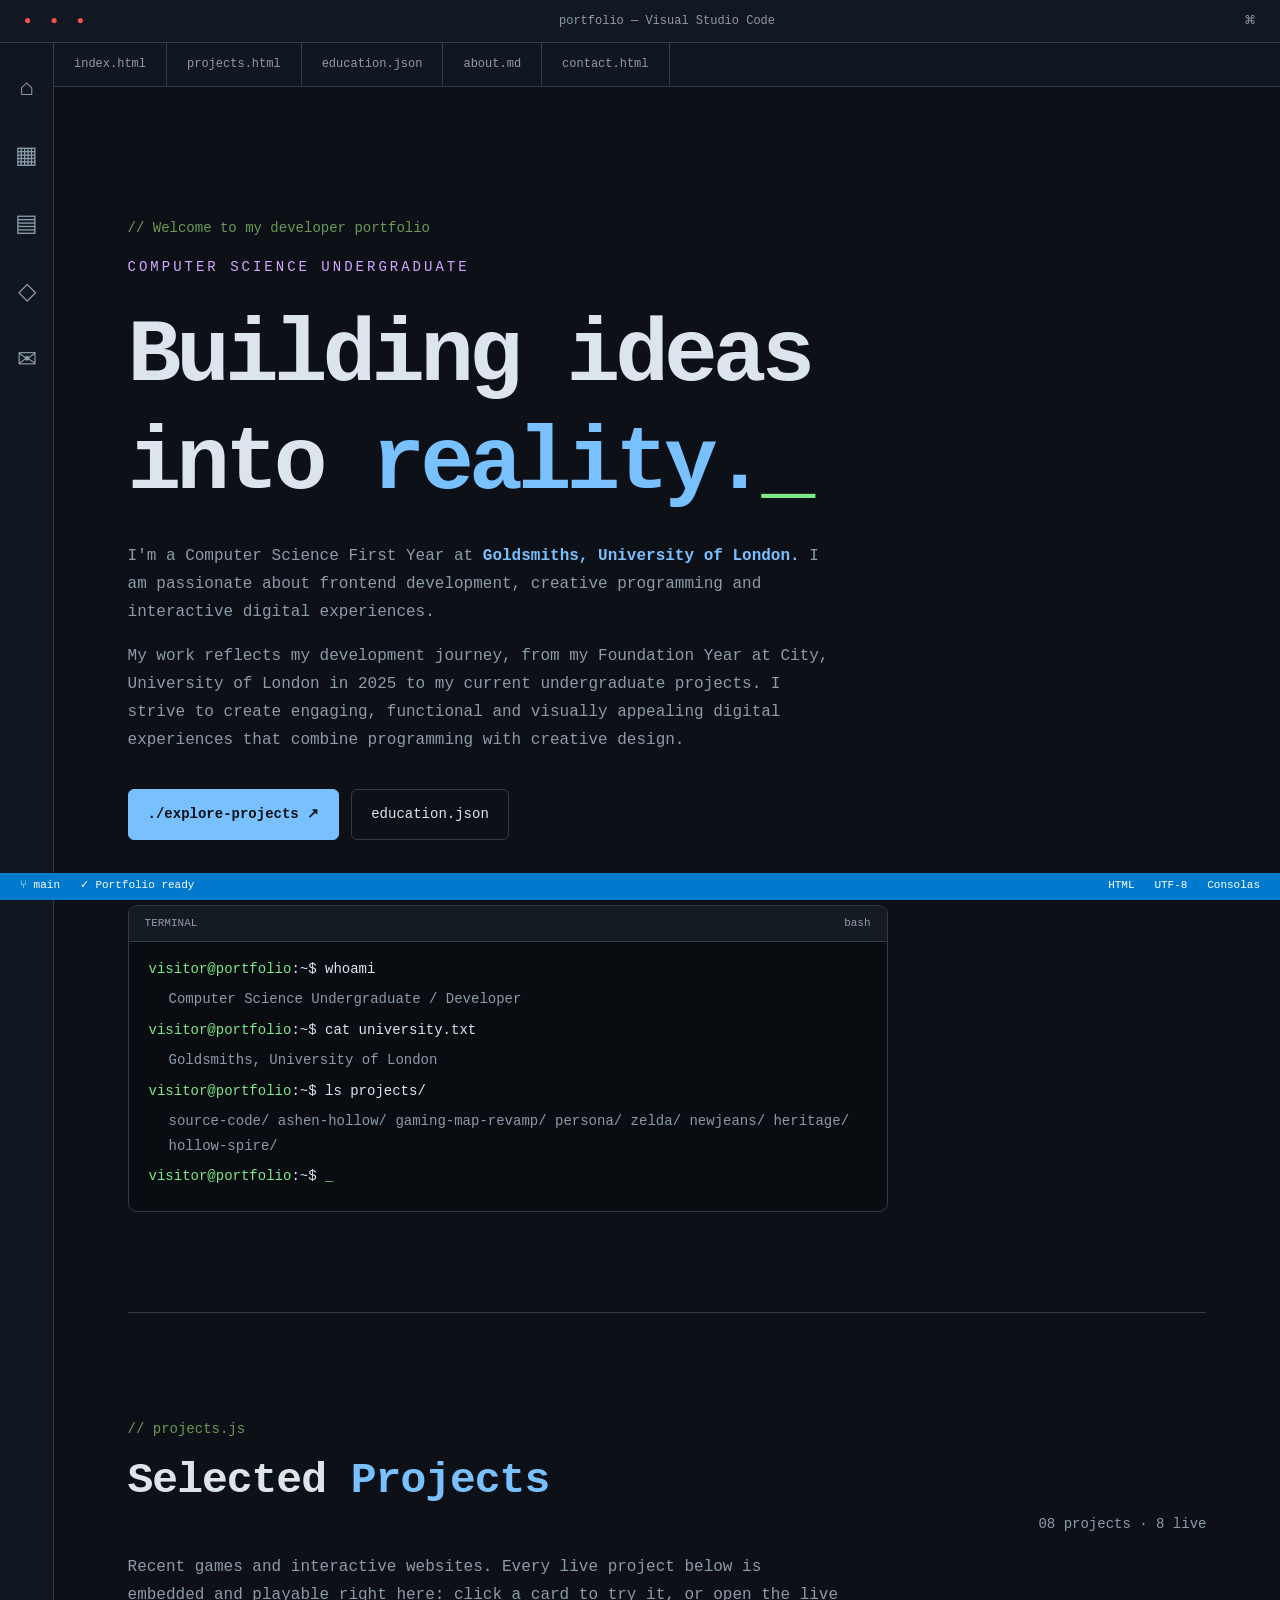
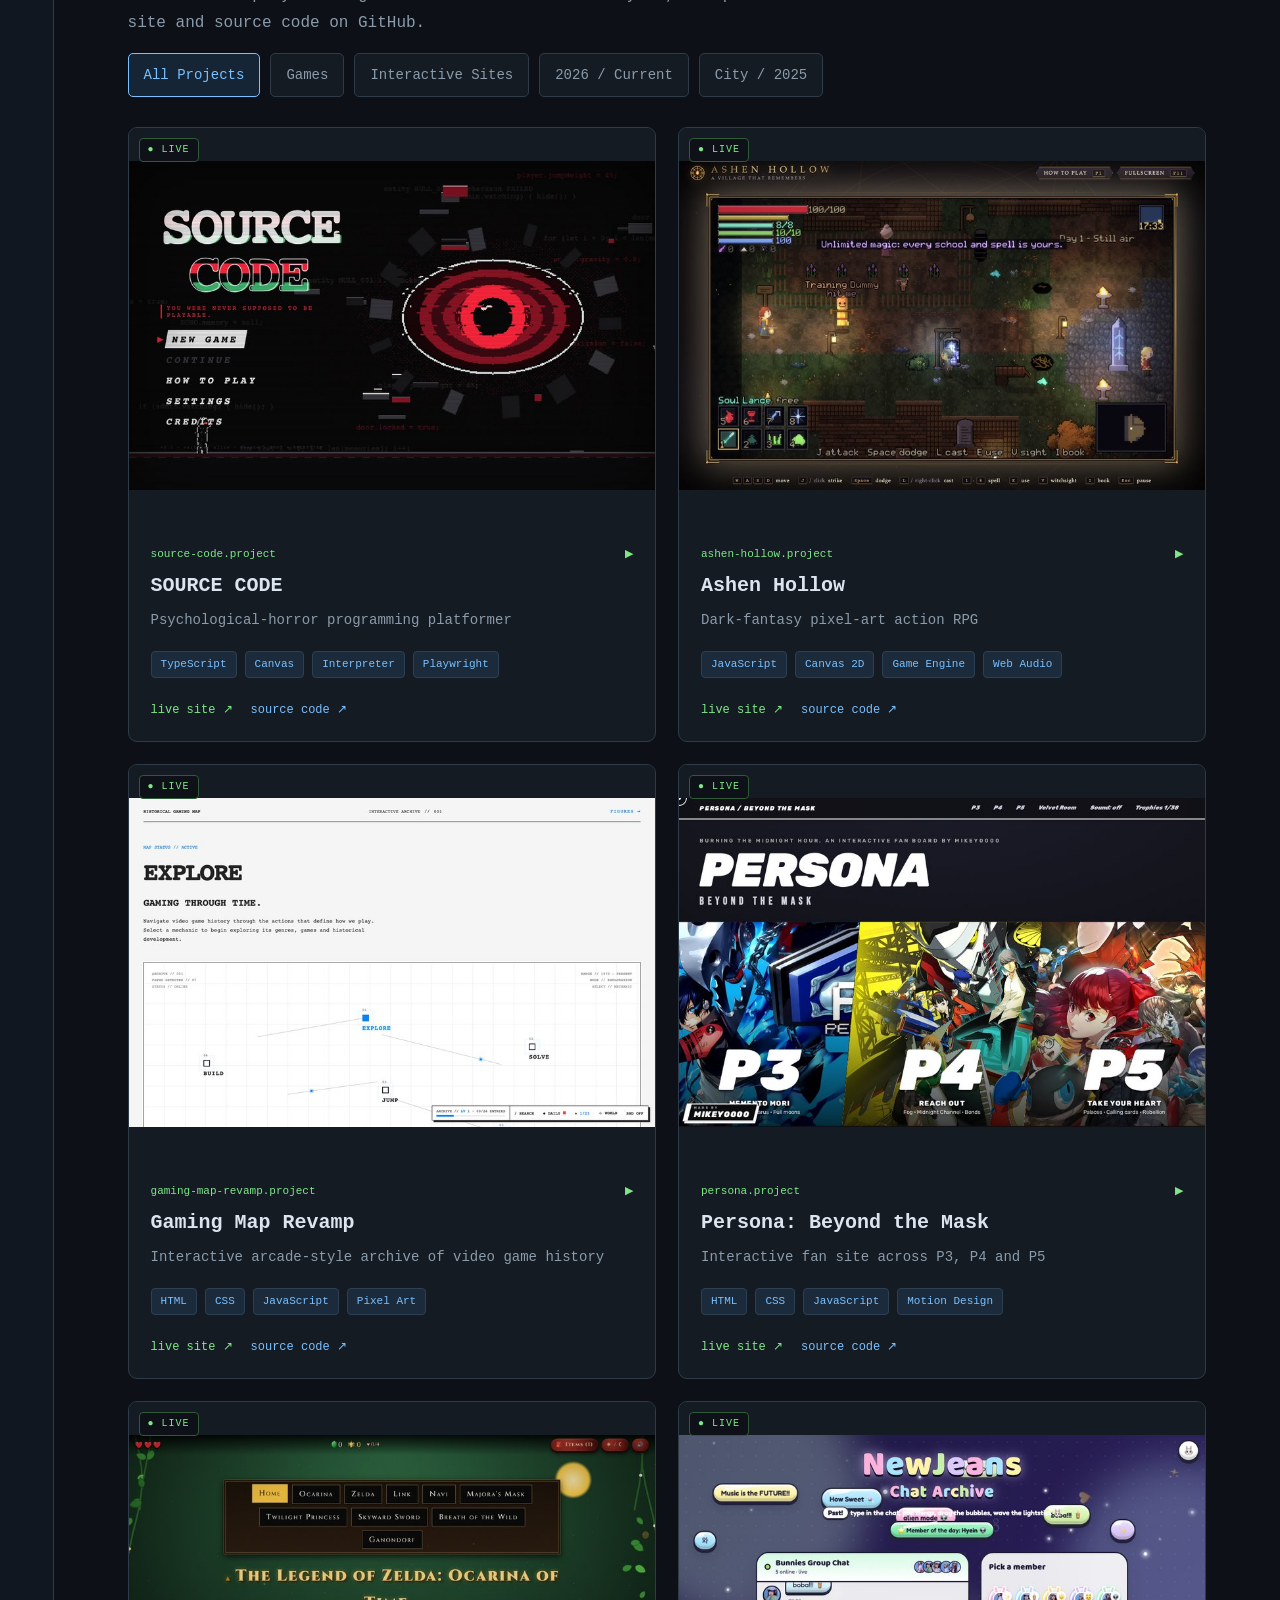
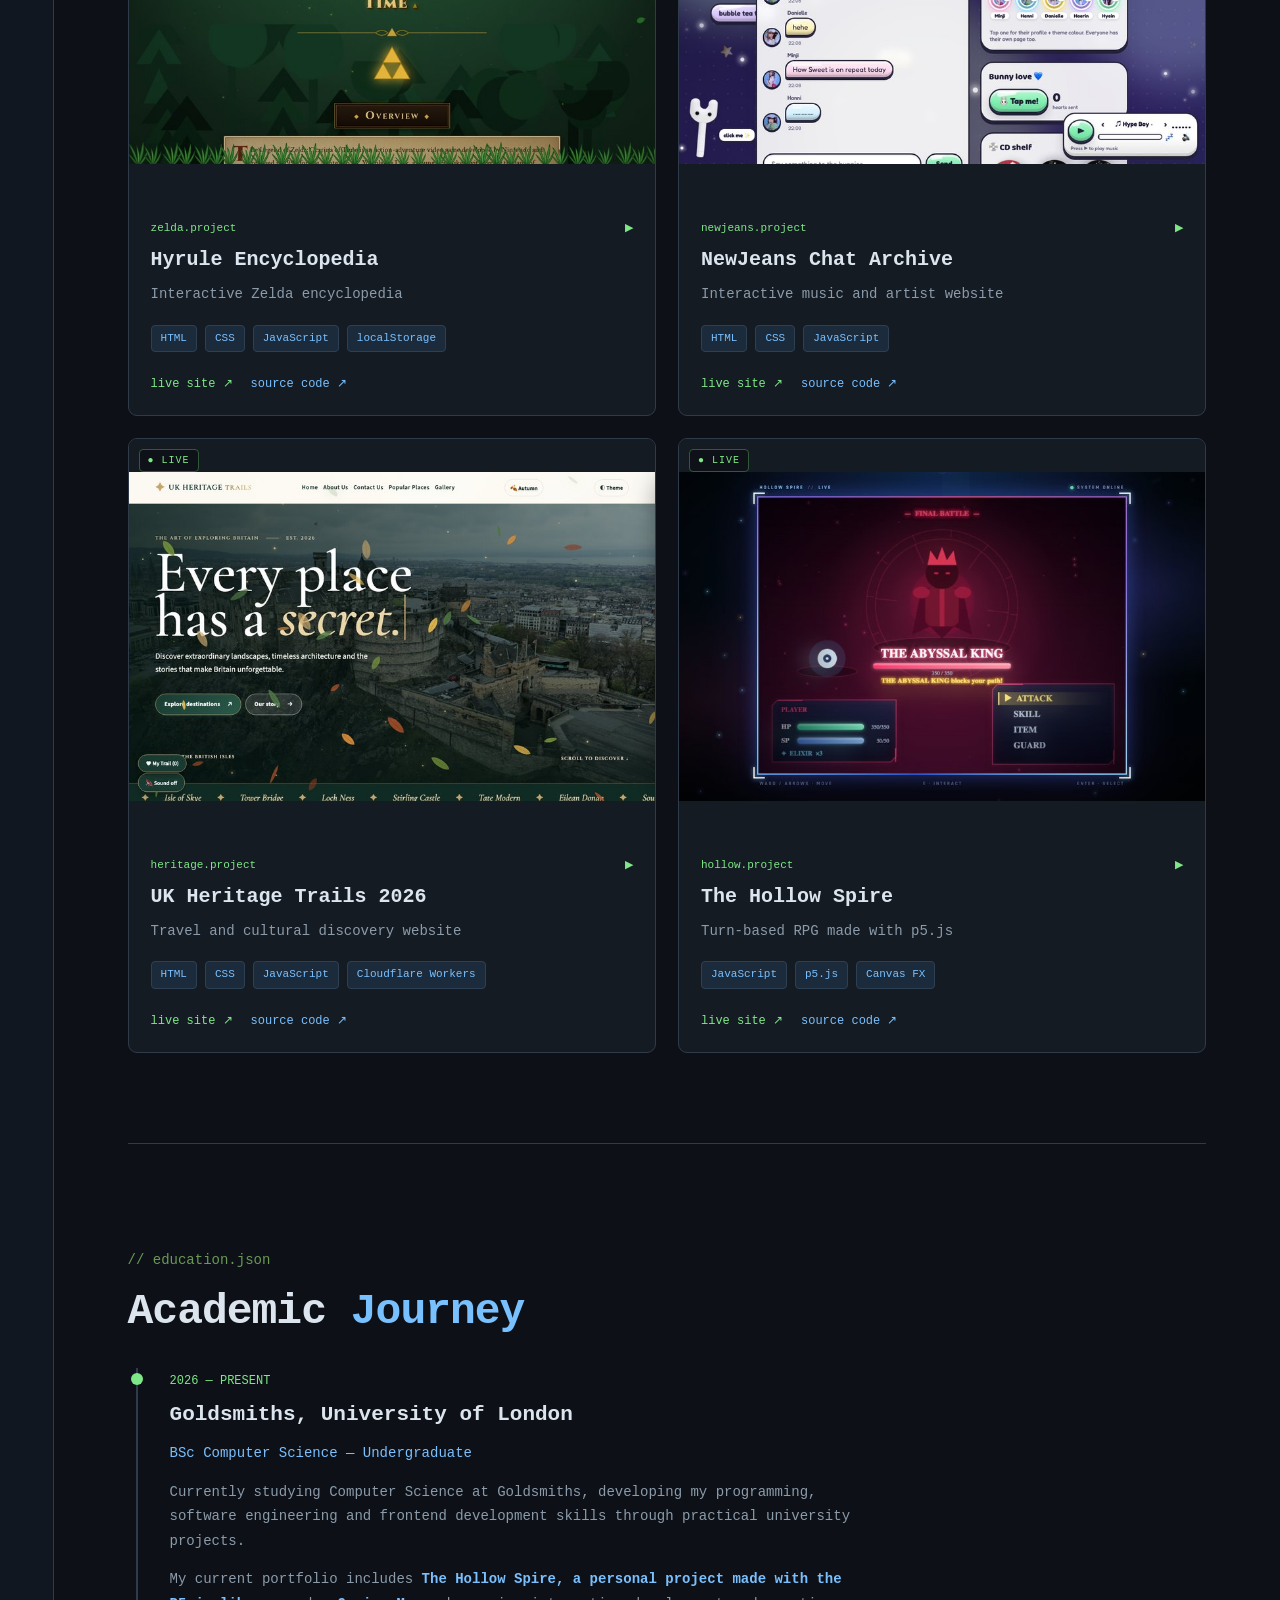
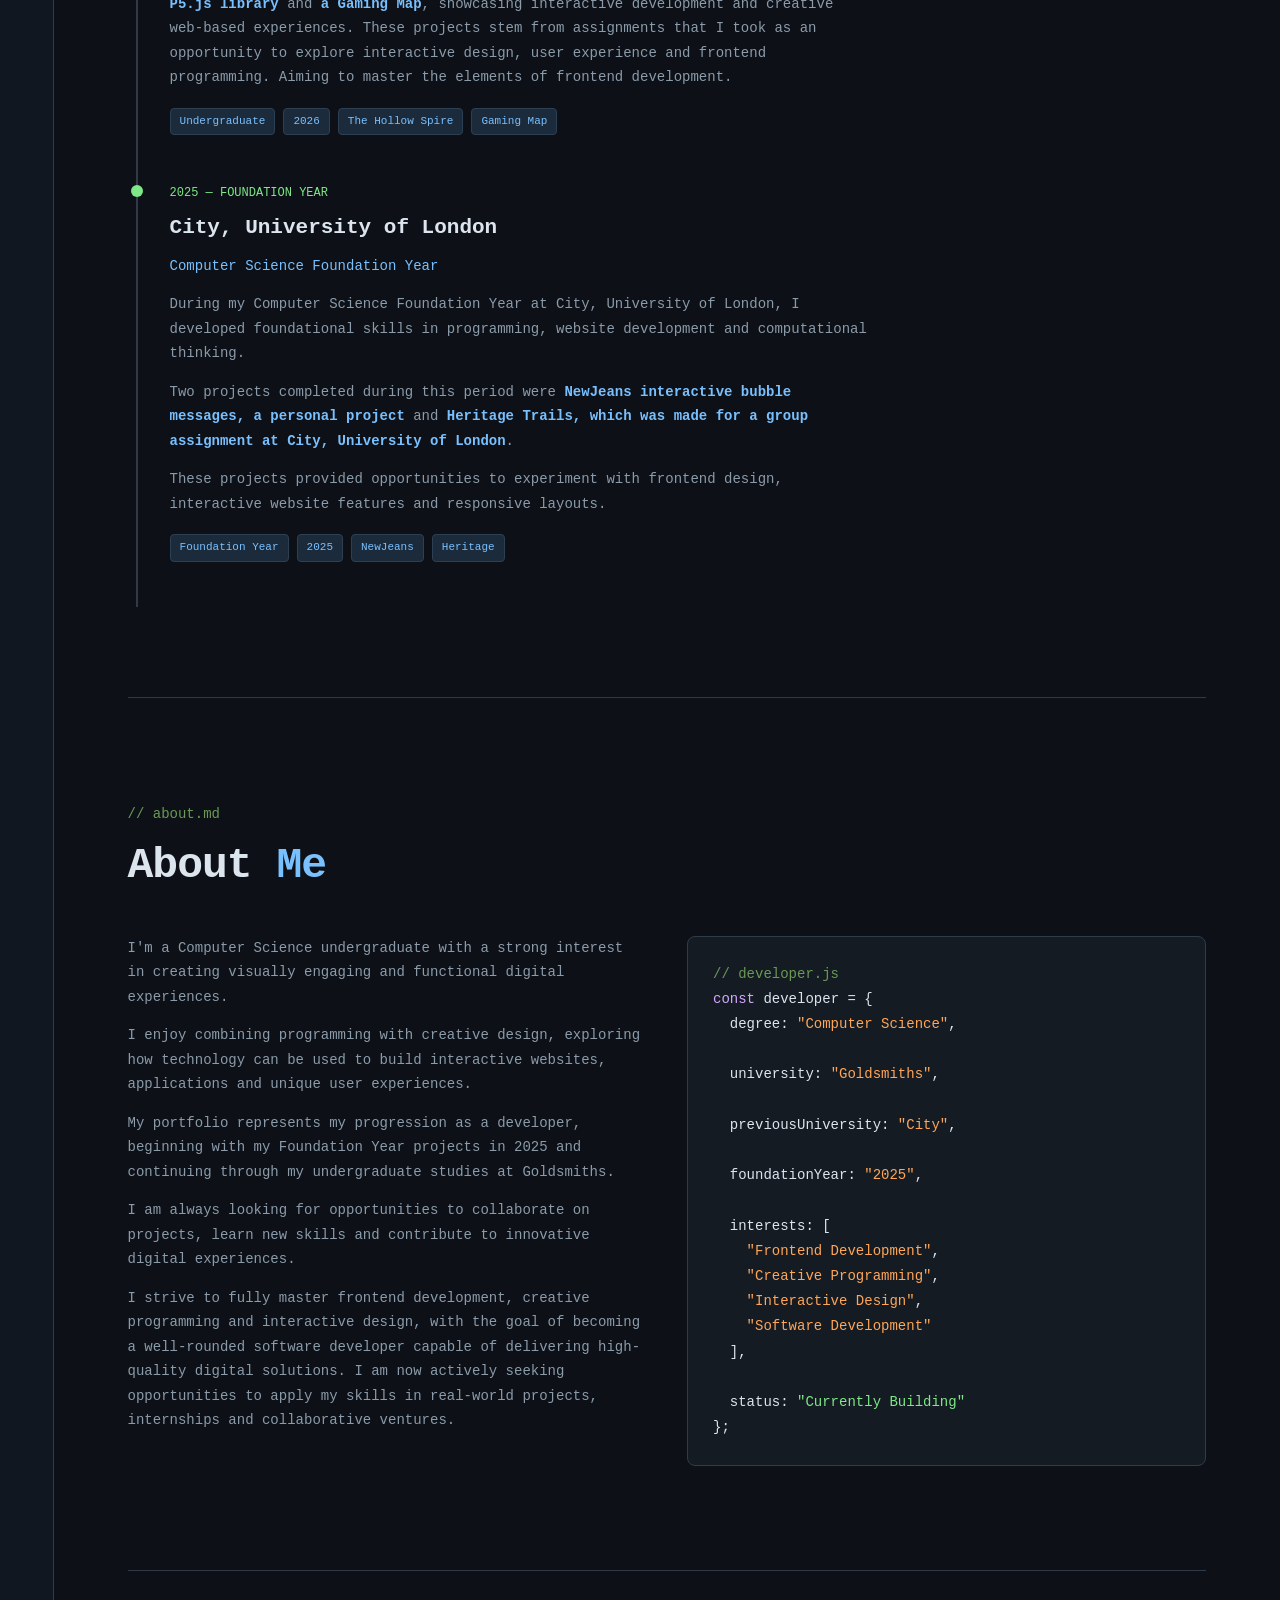
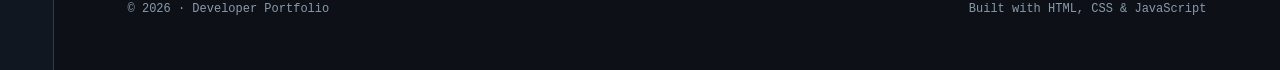
==== index.html @ 005ef41a "Update screenshots: zelda" ====
<!DOCTYPE html>
<html lang="en">
<head>
  <meta charset="UTF-8">
  <meta name="viewport" content="width=device-width, initial-scale=1.0">
  <meta name="description" content="Computer Science undergraduate portfolio featuring web development, interactive applications and university projects.">
  <title>Developer Portfolio | Computer Science</title>
  <link rel="stylesheet" href="style.css?v=202611271109">
  <script src="script.js?v=202611271109" defer></script>
</head>

<body>
  <header class="titlebar">
    <span class="dots" aria-hidden="true">● ● ●</span>
    <span>portfolio — Visual Studio Code</span>
    <span>⌘</span>
  </header>

  <div class="workspace">
    <aside class="sidebar" aria-label="Portfolio navigation">
      <a href="#home" title="Home" aria-label="Home">⌂</a>
      <a href="projects.html" title="Projects" aria-label="Projects">▦</a>
      <a href="#education" title="Education" aria-label="Education">▤</a>
      <a href="#about" title="About" aria-label="About">◇</a>
      <a href="contact.html" title="Contact" aria-label="Contact">✉</a>
    </aside>

    <main>
      <nav class="tabs" aria-label="Sections">
        <a href="#home" aria-current="page">index.html</a>
        <a href="projects.html">projects.html</a>
        <a href="#education">education.json</a>
        <a href="#about">about.md</a>
        <a href="contact.html">contact.html</a>
      </nav>

      <div class="content">
        <section class="hero" id="home">
          <p class="comment">// Welcome to my developer portfolio</p>
          <p class="eyebrow">COMPUTER SCIENCE UNDERGRADUATE</p>

          <h1>
            Building ideas<br>
            into <em>reality.</em><span class="cursor">_</span>
          </h1>

          <p class="intro">
            I'm a Computer Science First Year at
            <strong>Goldsmiths, University of London.</strong>
            I am passionate about frontend development, creative
            programming and interactive digital experiences.
          </p>

          <p class="intro">
            My work reflects my development journey, from my
            Foundation Year at City, University of London in
            2025 to my current undergraduate projects. I strive to create
            engaging, functional and visually appealing digital experiences
            that combine programming with creative design.
          </p>

          <div class="actions">
            <a href="projects.html" class="button primary">
              ./explore-projects ↗
            </a>

            <a href="#education" class="button">
              education.json
            </a>
          </div>

          <div class="terminal">
            <div class="terminal-top">
              <span>TERMINAL</span>
              <span>bash</span>
            </div>

            <p>
              <span class="green">visitor@portfolio</span>:~$
              whoami
            </p>
            <p class="terminal-output">
              Computer Science Undergraduate / Developer
            </p>

            <p>
              <span class="green">visitor@portfolio</span>:~$
              cat university.txt
            </p>
            <p class="terminal-output">
              Goldsmiths, University of London
            </p>

            <p>
              <span class="green">visitor@portfolio</span>:~$
              ls projects/
            </p>
            <p class="terminal-output">
              source-code/ ashen-hollow/ gaming-map-revamp/ persona/ zelda/ newjeans/ heritage/ hollow-spire/
            </p>

            <p>
              <span class="green">visitor@portfolio</span>:~$
              <span class="cursor">_</span>
            </p>
          </div>
        </section>

        <section class="section" id="projects">
          <div class="section-heading">
            <div>
              <p class="comment">// projects.js</p>
              <h2>Selected <span>Projects</span></h2>
            </div>

            <span class="muted" id="project-count">07 projects</span>
          </div>

          <p class="intro">
            Recent games and interactive websites. Every live project below
            is embedded and playable right here: click a card to try it,
            or open the live site and source code on GitHub.
          </p>

          <div class="filters" role="group" aria-label="Filter projects">
            <button type="button" class="filter active" data-filter="all" aria-pressed="true">All Projects</button>
            <button type="button" class="filter" data-filter="game" aria-pressed="false">Games</button>
            <button type="button" class="filter" data-filter="web" aria-pressed="false">Interactive Sites</button>
            <button type="button" class="filter" data-filter="current" aria-pressed="false">2026 / Current</button>
            <button type="button" class="filter" data-filter="2025" aria-pressed="false">City / 2025</button>
          </div>

          <div class="project-grid" id="project-grid"></div>
        </section>

        <section class="section" id="education">
          <p class="comment">// education.json</p>
          <h2>Academic <span>Journey</span></h2>

          <div class="timeline">
            <article class="timeline-item">
              <span class="date">2026 — PRESENT</span>
              <h3>Goldsmiths, University of London</h3>
              <p class="subtitle">BSc Computer Science — Undergraduate</p>

              <p>
                Currently studying Computer Science at
                Goldsmiths, developing my programming,
                software engineering and frontend development
                skills through practical university projects.
              </p>

              <p>
                My current portfolio includes
                <strong>The Hollow Spire, a personal project made with the P5.js library</strong>
                and <strong>a Gaming Map</strong>, showcasing interactive
                development and creative web-based experiences.
                These projects stem from assignments that I took as an
                opportunity to explore interactive design, user experience
                and frontend programming. Aiming to master the elements
                of frontend development.
              </p>

              <div class="tags">
                <span>Undergraduate</span>
                <span>2026</span>
                <span>The Hollow Spire</span>
                <span>Gaming Map</span>
              </div>
            </article>

            <article class="timeline-item">
              <span class="date">2025 — FOUNDATION YEAR</span>
              <h3>City, University of London</h3>
              <p class="subtitle">Computer Science Foundation Year</p>

              <p>
                During my Computer Science Foundation Year
                at City, University of London, I developed
                foundational skills in programming,
                website development and computational thinking.
              </p>

              <p>
                Two projects completed during this period
                were <strong>NewJeans interactive bubble messages, a personal project</strong>
                and <strong>Heritage Trails, which was made for a group assignment at City, University of London</strong>.
              </p>

              <p>
                These projects provided opportunities to
                experiment with frontend design, interactive
                website features and responsive layouts.
              </p>

              <div class="tags">
                <span>Foundation Year</span>
                <span>2025</span>
                <span>NewJeans</span>
                <span>Heritage</span>
              </div>
            </article>
          </div>
        </section>

        <section class="section" id="about">
          <p class="comment">// about.md</p>
          <h2>About <span>Me</span></h2>

          <div class="about-grid">
            <div>
              <p>
                I'm a Computer Science undergraduate with
                a strong interest in creating visually
                engaging and functional digital experiences.
              </p>

              <p>
                I enjoy combining programming with creative
                design, exploring how technology can be used
                to build interactive websites, applications
                and unique user experiences.
              </p>

              <p>
                My portfolio represents my progression
                as a developer, beginning with my
                Foundation Year projects in 2025 and
                continuing through my undergraduate studies
                at Goldsmiths.
              </p>

              <p>
                I am always looking for opportunities to
                collaborate on projects, learn new skills
                and contribute to innovative digital
                experiences.
              </p>

              <p>
                I strive to fully master frontend development,
                creative programming and interactive design,
                with the goal of becoming a well-rounded software
                developer capable of delivering high-quality digital
                solutions. I am now actively seeking opportunities
                to apply my skills in real-world projects,
                internships and collaborative ventures.
              </p>
            </div>

            <pre class="code-panel"><span class="comment">// developer.js</span>
<span class="purple">const</span> developer = {
  degree: <span class="orange">"Computer Science"</span>,

  university: <span class="orange">"Goldsmiths"</span>,

  previousUniversity: <span class="orange">"City"</span>,

  foundationYear: <span class="orange">"2025"</span>,

  interests: [
    <span class="orange">"Frontend Development"</span>,
    <span class="orange">"Creative Programming"</span>,
    <span class="orange">"Interactive Design"</span>,
    <span class="orange">"Software Development"</span>
  ],

  status: <span class="green">"Currently Building"</span>
};</pre>
          </div>
        </section>

        <footer>
          <span>© 2026 · Developer Portfolio</span>
          <span>Built with HTML, CSS & JavaScript</span>
        </footer>
      </div>
    </main>
  </div>

  <div class="statusbar">
    <span>⑂ main &nbsp; ✓ Portfolio ready</span>
    <span>HTML &nbsp; UTF-8 &nbsp; Consolas</span>
  </div>

  <dialog id="project-dialog" class="project-dialog" aria-labelledby="dialog-title">
    <div class="dialog-header">
      <span id="dialog-file">project.details</span>

      <div class="dialog-actions">
        <a id="dialog-live-link" class="dialog-action" target="_blank" rel="noopener">open live ↗</a>
        <a id="dialog-source-link" class="dialog-action" target="_blank" rel="noopener">source ↗</a>
        <button type="button" id="dialog-fullscreen" class="dialog-action" aria-label="Play full screen">⛶ full screen</button>
        <button type="button" id="close-dialog" aria-label="Close project details">✕</button>
      </div>
    </div>

    <div class="dialog-body">
      <p class="comment" id="dialog-date"></p>
      <h2 id="dialog-title"></h2>
      <dl class="summary" id="dialog-summary" aria-label="What I coded, how and why"></dl>
      <p id="dialog-description"></p>
      <div class="tags" id="dialog-tags"></div>

      <div class="view-toggle" id="dialog-views" role="group" aria-label="Choose view">
        <button type="button" class="filter active" data-view="live" aria-pressed="true">▶ Live demo</button>
        <button type="button" class="filter" data-view="screens" aria-pressed="false">▦ Screenshots</button>
      </div>

      <div class="live-frame" id="dialog-live">
        <div class="live-loading" aria-hidden="true">loading live demo<span class="cursor">_</span></div>
        <iframe id="dialog-frame" title="Live demo" allow="fullscreen; autoplay; gamepad" allowfullscreen></iframe>
      </div>

      <div class="gallery" id="dialog-gallery"></div>
    </div>
  </dialog>
</body>
</html>
---- style.css ----
:root {
  --bg: #0d1117;
  --panel: #151b23;
  --panel-light: #1d2632;
  --border: #303b49;
  --text: #dce5ee;
  --muted: #8b9baa;
  --blue: #79c0ff;
  --green: #7ee787;
  --purple: #d2a8ff;
  --orange: #ffa657;

}

* {
  box-sizing: border-box;
}

html {
  scroll-behavior: smooth;
}

body {
  margin: 0;
  background: var(--bg);
  color: var(--text);
  font-family: Consolas, "Cascadia Code", "Courier New", monospace;
  font-size: 14px;
  line-height: 1.75;
}

a {
  color: inherit;
  text-decoration: none;
}

button {
  font: inherit;
  cursor: pointer;
}

strong {
  color: var(--blue);
}

::selection {
  background: #245d83;
}

/* VS CODE TITLE BAR */

.titlebar {
  height: 43px;
  background: #121821;
  border-bottom: 1px solid var(--border);
  display: flex;
  justify-content: space-between;
  align-items: center;
  padding: 0 24px;
  color: var(--muted);
  font-size: 12px;
}

.dots {
  color: #f85149;
  letter-spacing: 6px;
}

/* MAIN WORKSPACE */

.workspace {
  display: grid;
  grid-template-columns: 54px minmax(0, 1fr);
  min-height: calc(100vh - 70px);
}

.sidebar {
  background: #111720;
  border-right: 1px solid var(--border);
  display: flex;
  align-items: center;
  flex-direction: column;
  gap: 26px;
  padding-top: 25px;
  font-size: 24px;
  color: var(--muted);
}

.sidebar a:hover {
  color: var(--blue);
}

main {
  min-width: 0;
}

.tabs {
  display: flex;
  background: #111720;
  border-bottom: 1px solid var(--border);
  overflow-x: auto;
}

.tabs a {
  padding: 11px 20px;
  border-right: 1px solid var(--border);
  white-space: nowrap;
  font-size: 12px;
  color: var(--muted);
}

.tabs a:hover {
  color: var(--text);
  background: var(--panel);
}

.content {
  max-width: 1250px;
  margin: auto;
  padding: 0 6%;
}

/* HERO */

.hero {
  padding: 115px 0 100px;
  min-height: 80vh;
}

.comment {
  color: #6a9955;
}

.eyebrow {
  color: var(--purple);
  letter-spacing: 3px;
}

h1,
h2,
h3 {
  line-height: 1.2;
}

h1 {
  font-size: clamp(48px, 7vw, 105px);
  letter-spacing: -5px;
  margin: 24px 0;
  font-weight: 700;
}

h1 em {
  color: var(--blue);
  font-style: normal;
}

.cursor {
  color: var(--green);
  animation: blink 1s step-end infinite;
}

@keyframes blink {
  50% {
    opacity: 0;
  }
}

.intro {
  max-width: 720px;
  color: var(--muted);
  font-size: 16px;
}

.actions {
  display: flex;
  gap: 12px;
  flex-wrap: wrap;
  margin-top: 35px;
}

.button {
  border: 1px solid var(--border);
  padding: 12px 19px;
  border-radius: 6px;
  transition: 0.2s;
}

.button:hover {
  border-color: var(--blue);
  transform: translateY(-2px);
}

.button.primary {
  background: var(--blue);
  color: #0d1117;
  border-color: var(--blue);
  font-weight: bold;
}

/* TERMINAL */

.terminal {
  margin-top: 65px;
  max-width: 760px;
  background: #090d12;
  border: 1px solid var(--border);
  border-radius: 9px;
  overflow: hidden;
  padding: 0 20px 16px;
}

.terminal-top {
  margin: 0 -20px 15px;
  padding: 8px 16px;
  background: var(--panel);
  border-bottom: 1px solid var(--border);
  color: var(--muted);
  font-size: 11px;
  display: flex;
  justify-content: space-between;
}

.terminal p {
  margin: 6px 0;
}

.terminal-output {
  color: var(--muted);
  padding-left: 20px;
}

.green {
  color: var(--green);
}

.purple {
  color: var(--purple);
}

.orange {
  color: var(--orange);
}

/* SECTIONS */

.section {
  padding: 90px 0;
  border-top: 1px solid var(--border);
  scroll-margin-top: 30px;
}

.section h2 {
  font-size: clamp(28px, 4vw, 43px);
  letter-spacing: -1px;
  margin: 10px 0 30px;
}

.section h2 span {
  color: var(--blue);
}

.section-heading {
  display: flex;
  align-items: end;
  justify-content: space-between;
  gap: 15px;
}

.muted {
  color: var(--muted);
}

/* PROJECT FILTERS */

.filters {
  display: flex;
  flex-wrap: wrap;
  gap: 10px;
  margin-bottom: 30px;
}

.filter {
  background: var(--panel);
  border: 1px solid var(--border);
  color: var(--muted);
  border-radius: 5px;
  padding: 9px 15px;
}

.filter:hover,
.filter.active {
  color: var(--blue);
  border-color: var(--blue);
  background: #162535;
}

/* PROJECT CARDS */

.project-grid {
  display: grid;
  grid-template-columns: repeat(2, minmax(0, 1fr));
  gap: 22px;
}

.project {
  background: var(--panel);
  border: 1px solid var(--border);
  border-radius: 9px;
  overflow: hidden;
  transition: transform 0.25s, border-color 0.25s;
}

.project:hover {
  transform: translateY(-5px);
  border-color: var(--blue);
}

.project[hidden] {
  display: none;
}

.project-button {
  display: block;
  width: 100%;
  padding: 0;
  border: 0;
  background: transparent;
  color: inherit;
  text-align: left;
}

/* PROJECT SCREENSHOTS */
.project-image {
  width: 100%;
  aspect-ratio: 4 / 3;
  display: flex;
  align-items: center;
  justify-content: center;
  overflow: hidden;
  background: #151b23;
}

.project-image img {
  display: block;
  width: 100%;
  height: 100%;
  object-fit: contain;
  object-position: center;
}

.placeholder {
  height: 100%;
  display: grid;
  place-items: center;
  font-size: 25px;
  font-weight: bold;
  letter-spacing: 2px;
  color: var(--blue);
  text-align: center;
  padding: 20px;
}

.project-content {
  padding: 22px;
}

.project-content h3 {
  font-size: 20px;
  margin: 10px 0;
}

.project-content p {
  color: var(--muted);
  margin: 0 0 15px;
}

.project-meta {
  display: flex;
  justify-content: space-between;
  color: var(--green);
  font-size: 11px;
}

.tags {
  display: flex;
  gap: 8px;
  flex-wrap: wrap;
  margin-top: 18px;
}

.tags span {
  color: var(--blue);
  background: #1b2b3c;
  border: 1px solid #2d4053;
  padding: 3px 9px;
  border-radius: 4px;
  font-size: 11px;
}

/* ACADEMIC TIMELINE */

.timeline {
  border-left: 2px solid var(--border);
  margin-left: 8px;
}

.timeline-item {
  padding: 0 0 45px 32px;
  position: relative;
}

.timeline-item::before {
  content: "";
  position: absolute;
  left: -7px;
  top: 5px;
  height: 12px;
  width: 12px;
  background: var(--green);
  border-radius: 50%;
}

.timeline-item .date {
  color: var(--green);
  font-size: 12px;
}

.timeline-item h3 {
  font-size: 21px;
  margin: 10px 0;
}

.timeline-item p {
  max-width: 700px;
  color: var(--muted);
}

.timeline-item .subtitle {
  color: var(--blue);
}

/* ABOUT */

.about-grid {
  display: grid;
  grid-template-columns: 1fr 1fr;
  gap: 40px;
  align-items: start;
}

.about-grid p {
  color: var(--muted);
}

.code-panel {
  background: var(--panel);
  border: 1px solid var(--border);
  border-radius: 8px;
  padding: 25px;
  overflow-x: auto;
  font: inherit;
  line-height: 1.8;
}

/* PROJECT DETAIL POPUP */

dialog {
  background: var(--panel);
  color: var(--text);
  border: 1px solid var(--border);
  border-radius: 10px;
  width: min(760px, 92vw);
  max-height: 85vh;
  padding: 0;
  overflow-y: auto;
}

dialog::backdrop {
  background: rgba(0, 0, 0, 0.8);
}

.dialog-header {
  position: sticky;
  top: 0;
  background: var(--panel-light);
  padding: 12px 20px;
  border-bottom: 1px solid var(--border);
  display: flex;
  justify-content: space-between;
  align-items: center;
  z-index: 5;
}

.dialog-header button {
  background: transparent;
  border: 0;
  color: var(--text);
  font-size: 20px;
}

.dialog-body {
  padding: 30px;
}

.dialog-body h2 {
  font-size: 30px;
}

.dialog-body p {
  color: var(--muted);
}

/* GALLERY IMAGES */
.gallery {
  display: grid;
  gap: 18px;
  margin-top: 25px;
}

.gallery img {
  display: block;
  width: 100%;
  height: auto;
  max-width: 100%;
  border-radius: 6px;
}

/* FOOTER */

footer {
  border-top: 1px solid var(--border);
  padding: 28px 0 50px;
  display: flex;
  justify-content: space-between;
  gap: 15px;
  flex-wrap: wrap;
  color: var(--muted);
  font-size: 12px;
}

.statusbar {
  position: fixed;
  bottom: 0;
  left: 0;
  right: 0;
  height: 27px;
  background: #007acc;
  color: white;
  display: flex;
  justify-content: space-between;
  padding: 3px 20px;
  font-size: 11px;
  z-index: 20;
}

/* TABLET AND MOBILE */

@media (max-width: 800px) {
  .workspace {
    grid-template-columns: 1fr;
  }

  .sidebar {
    display: none;
  }

  .content {
    padding: 0 20px;
  }

  .hero {
    padding: 75px 0;
  }

  h1 {
    letter-spacing: -2px;
  }

  .project-grid,
  .about-grid {
    grid-template-columns: 1fr;
  }

  .project-image {
    aspect-ratio: 4 / 3;
  }

  .section {
    padding: 65px 0;
  }

  .statusbar {
    font-size: 9px;
  }

  .dialog-body {
    padding: 18px;
  }
}

@media (prefers-reduced-motion: reduce) {
  *,
  *::before,
  *::after {
    animation: none !important;
    transition: none !important;
    scroll-behavior: auto !important;
  }
}

/* Contact form */

#contact-form {
  display: flex;
  flex-direction: column;
  gap: 20px;
  max-width: 560px;
  margin-top: 32px;
}

#contact-form .form-field {
  display: flex;
  flex-direction: column;
  gap: 8px;
}

#contact-form label {
  color: #a9bdd5;
  font-size: 13px;
  font-weight: 600;
}

#contact-form input,
#contact-form textarea {
  width: 100%;
  box-sizing: border-box;
  padding: 14px 16px;
  background: #151c27;
  border: 1px solid #303c4d;
  border-radius: 6px;
  color: #e5edf7;
  font-family: Consolas, monospace;
  font-size: 14px;
}

#contact-form textarea {
  min-height: 150px;
  resize: vertical;
}

#contact-form input:focus,
#contact-form textarea:focus {
  outline: 2px solid #70b9ff;
  outline-offset: 2px;
  border-color: #70b9ff;
}

#contact-form .button {
  align-self: flex-start;
  cursor: pointer;
}

#form-status {
  color: #7ee2a8;
  font-size: 13px;
}

@media (max-width: 600px) {
  #contact-form {
    max-width: 100%;
  }
}

/* ==========================================
   LIVE PROJECT PREVIEWS & EMBEDS
   ========================================== */

.project {
  display: flex;
  flex-direction: column;
}

.project-button {
  flex: 1;
}

.project-image {
  position: relative;
}

.project-image.has-live iframe {
  position: absolute;
  top: 0;
  left: 0;
  border: 0;
  transform-origin: 0 0;
  pointer-events: none;
  background: var(--bg);
  opacity: 0;
  transition: opacity 0.5s;
}

.project-image.has-live.is-loaded iframe {
  opacity: 1;
}

.live-badge {
  position: absolute;
  top: 10px;
  left: 10px;
  z-index: 2;
  font-size: 10px;
  letter-spacing: 1px;
  color: var(--green);
  background: rgba(13, 17, 23, 0.85);
  border: 1px solid #2f5a37;
  padding: 2px 8px;
  border-radius: 4px;
}

.play-overlay {
  position: absolute;
  inset: 0;
  z-index: 1;
  display: grid;
  place-items: center;
  font-size: 15px;
  font-weight: bold;
  color: #fff;
  background: rgba(13, 17, 23, 0.55);
  opacity: 0;
  transition: opacity 0.25s;
}

.project-button:hover .play-overlay,
.project-button:focus-visible .play-overlay {
  opacity: 1;
}

.project-button:focus-visible {
  outline: 2px solid var(--blue);
  outline-offset: -2px;
}

.project-links {
  display: flex;
  gap: 18px;
  padding: 0 22px 20px;
  font-size: 12px;
}

.project-links a {
  color: var(--blue);
}

.project-links a:hover,
.project-links a:focus-visible {
  text-decoration: underline;
}

.project-links .link-live {
  color: var(--green);
}

/* POPUP */

.project-dialog {
  width: min(1100px, 94vw);
  max-height: 92vh;
}

.dialog-actions {
  display: flex;
  align-items: center;
  gap: 6px;
  flex-wrap: wrap;
  justify-content: flex-end;
}

.dialog-header .dialog-action {
  font-size: 12px;
  color: var(--blue);
  background: transparent;
  border: 1px solid var(--border);
  border-radius: 4px;
  padding: 3px 10px;
}

.dialog-header .dialog-action:hover,
.dialog-header .dialog-action:focus-visible {
  border-color: var(--blue);
}

.dialog-action[hidden] {
  display: none;
}

.dialog-body h2 {
  margin: 0 0 10px;
}

.view-toggle {
  display: flex;
  gap: 8px;
  margin: 24px 0 14px;
}

.view-toggle[hidden] {
  display: none;
}

.live-frame {
  position: relative;
  margin-top: 18px;
  height: min(68vh, 720px);
  border: 1px solid var(--border);
  border-radius: 6px;
  overflow: hidden;
  background: var(--bg);
}

.view-toggle:not([hidden]) + .live-frame {
  margin-top: 0;
}

.live-frame[hidden],
.gallery[hidden] {
  display: none;
}

.live-frame iframe {
  position: relative;
  z-index: 1;
  width: 100%;
  height: 100%;
  border: 0;
  display: block;
  opacity: 0;
  transition: opacity 0.4s;
}

.live-frame.is-loaded iframe {
  opacity: 1;
}

.live-loading {
  position: absolute;
  inset: 0;
  display: grid;
  place-items: center;
  color: var(--green);
}

.live-frame:fullscreen {
  height: 100%;
  border: 0;
  border-radius: 0;
}

@media (max-width: 800px) {
  .project-dialog {
    width: 100vw;
    max-width: 100vw;
    max-height: 100dvh;
    height: 100dvh;
    border-radius: 0;
  }

  .live-frame {
    height: 70dvh;
  }

  .dialog-header {
    padding: 10px 12px;
  }

  #dialog-file {
    display: none;
  }

  .filters {
    flex-wrap: wrap;
  }
}

@media (prefers-reduced-motion: reduce) {
  .project-image.has-live iframe,
  .live-frame iframe,
  .play-overlay {
    transition: none;
  }
}

/* WHAT / HOW / WHY SUMMARY */

.summary {
  display: grid;
  grid-template-columns: max-content 1fr;
  gap: 6px 16px;
  margin: 18px 0 20px;
  padding: 14px 18px;
  background: var(--bg);
  border: 1px solid var(--border);
  border-left: 3px solid var(--green);
  border-radius: 6px;
}

.summary[hidden] {
  display: none;
}

.summary dt {
  color: var(--purple);
  text-transform: uppercase;
  font-size: 11px;
  letter-spacing: 1px;
  padding-top: 3px;
}

.summary dt::after {
  content: ":";
}

.summary dd {
  margin: 0;
  color: var(--text);
}

@media (max-width: 600px) {
  .summary {
    grid-template-columns: 1fr;
    gap: 0;
  }

  .summary dd {
    margin-bottom: 8px;
  }
}

/* ==========================================
   PROJECT POPUP ANIMATIONS
   Subtle: grow from the clicked card, stagger
   the content in, quick fade out on close.
   ========================================== */

.project-dialog::backdrop {
  background: rgba(5, 8, 12, 0.72);
  backdrop-filter: blur(3px);
}

.project-dialog.is-opening {
  animation: dlg-in 0.34s cubic-bezier(0.2, 0.8, 0.2, 1) both;
}

.project-dialog.is-opening::backdrop {
  animation: backdrop-in 0.3s ease both;
}

.project-dialog.is-closing {
  animation: dlg-out 0.19s ease-in both;
}

.project-dialog.is-closing::backdrop {
  animation: backdrop-out 0.19s ease-in both;
}

/* Content rises in, one piece after another */
.project-dialog.is-opening .dialog-body > * {
  animation: rise-in 0.42s cubic-bezier(0.2, 0.8, 0.2, 1) both;
  animation-delay: calc(110ms + var(--i, 0) * 45ms);
}

/* What / How / Why lines follow on just after the title */
.project-dialog.is-opening .summary dt,
.project-dialog.is-opening .summary dd {
  animation: slide-in 0.36s ease-out both;
  animation-delay: calc(230ms + var(--j, 0) * 70ms);
}

/* Accent line sweeps across under the header */
.project-dialog .dialog-header::after {
  content: "";
  position: absolute;
  left: 0;
  right: 0;
  bottom: -1px;
  height: 1px;
  background: linear-gradient(90deg, var(--blue), var(--purple), transparent);
  transform-origin: left;
  transform: scaleX(0);
  opacity: 0.8;
}

.project-dialog.is-opening .dialog-header::after {
  animation: sweep 0.7s 0.12s cubic-bezier(0.2, 0.8, 0.2, 1) forwards;
}

/* Blinking caret while the filename types out */
#dialog-file.typing::after {
  content: "▍";
  margin-left: 1px;
  color: var(--blue);
  animation: blink 0.6s steps(1) infinite;
}

@keyframes dlg-in {
  from {
    opacity: 0;
    transform: translateY(14px) scale(0.94);
  }
  to {
    opacity: 1;
    transform: none;
  }
}

@keyframes dlg-out {
  to {
    opacity: 0;
    transform: translateY(8px) scale(0.98);
  }
}

@keyframes backdrop-in {
  from { opacity: 0; }
}

@keyframes backdrop-out {
  to { opacity: 0; }
}

@keyframes rise-in {
  from {
    opacity: 0;
    transform: translateY(10px);
  }
}

@keyframes slide-in {
  from {
    opacity: 0;
    transform: translateX(-8px);
  }
}

@keyframes sweep {
  to { transform: scaleX(1); }
}

@media (prefers-reduced-motion: reduce) {
  .project-dialog,
  .project-dialog::backdrop,
  .project-dialog *,
  .project-dialog .dialog-header::after {
    animation: none !important;
  }

  .project-dialog .dialog-header::after {
    transform: scaleX(1);
  }
}
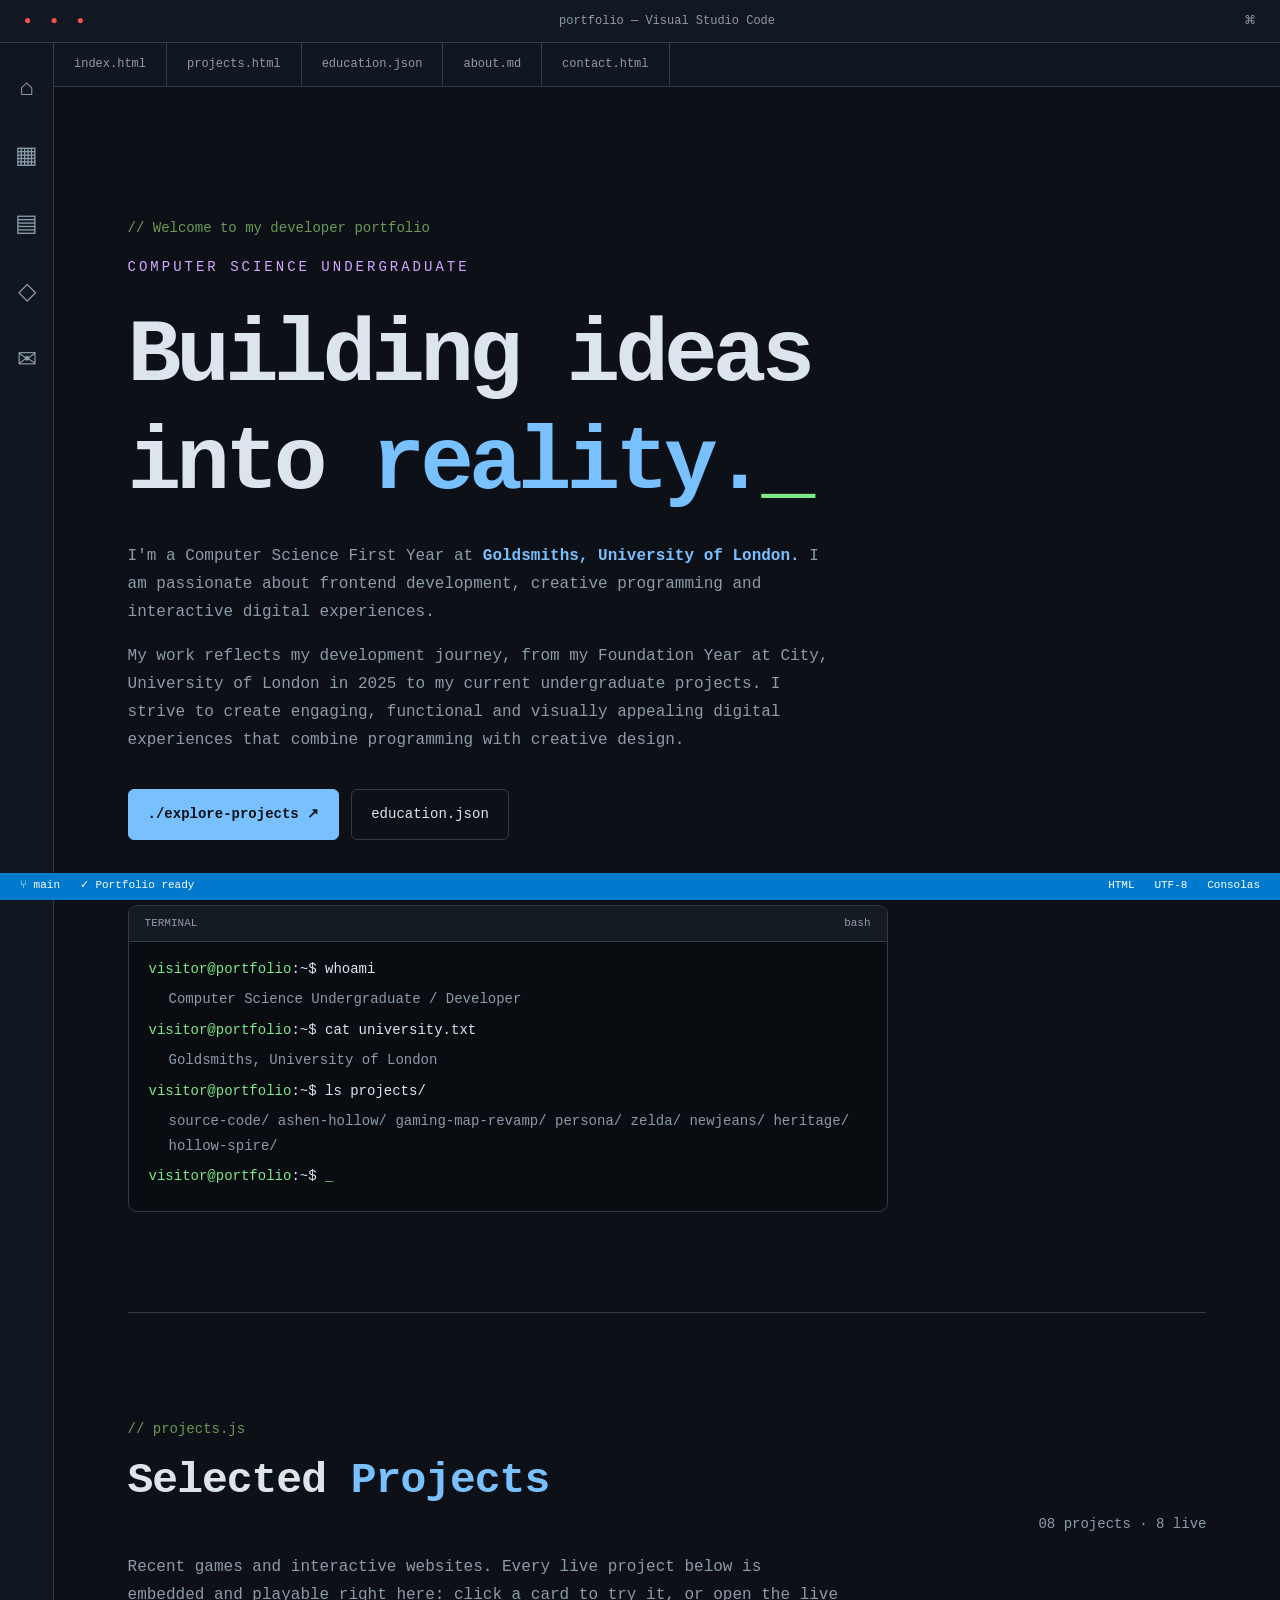
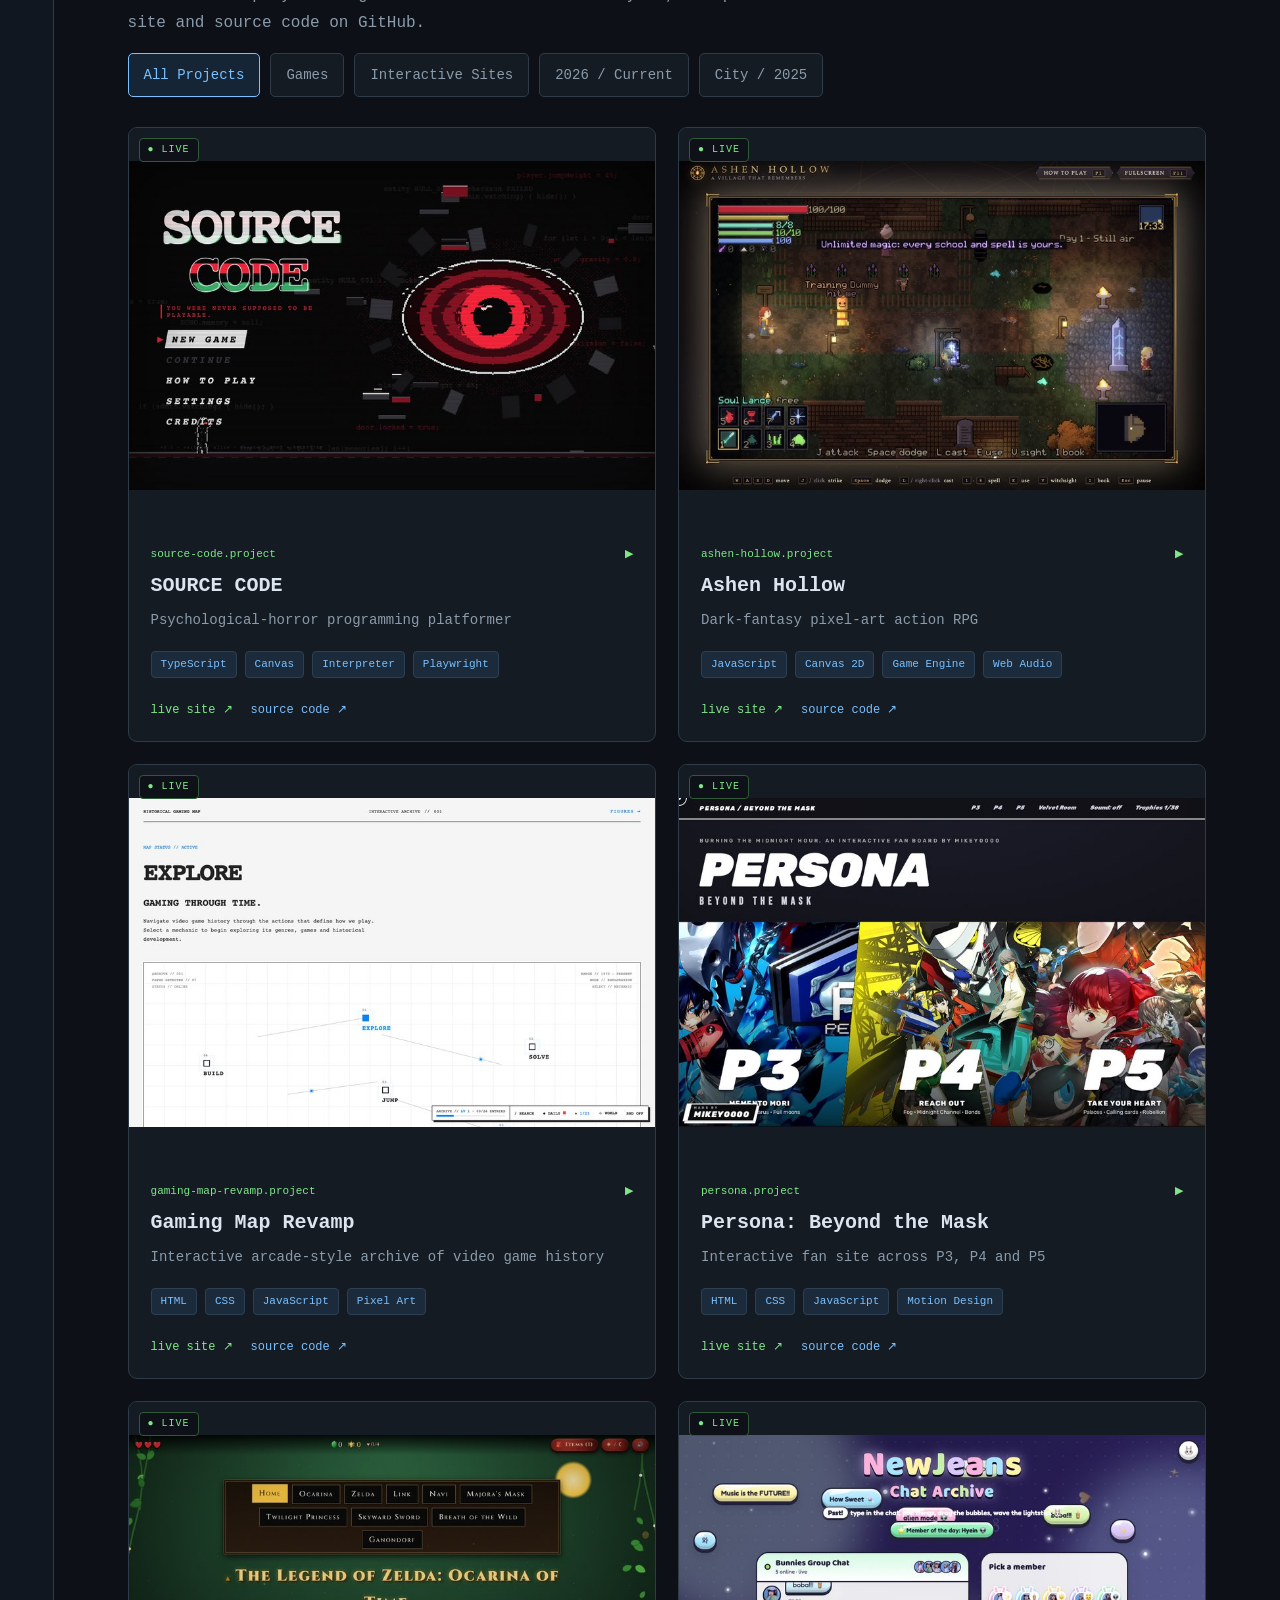
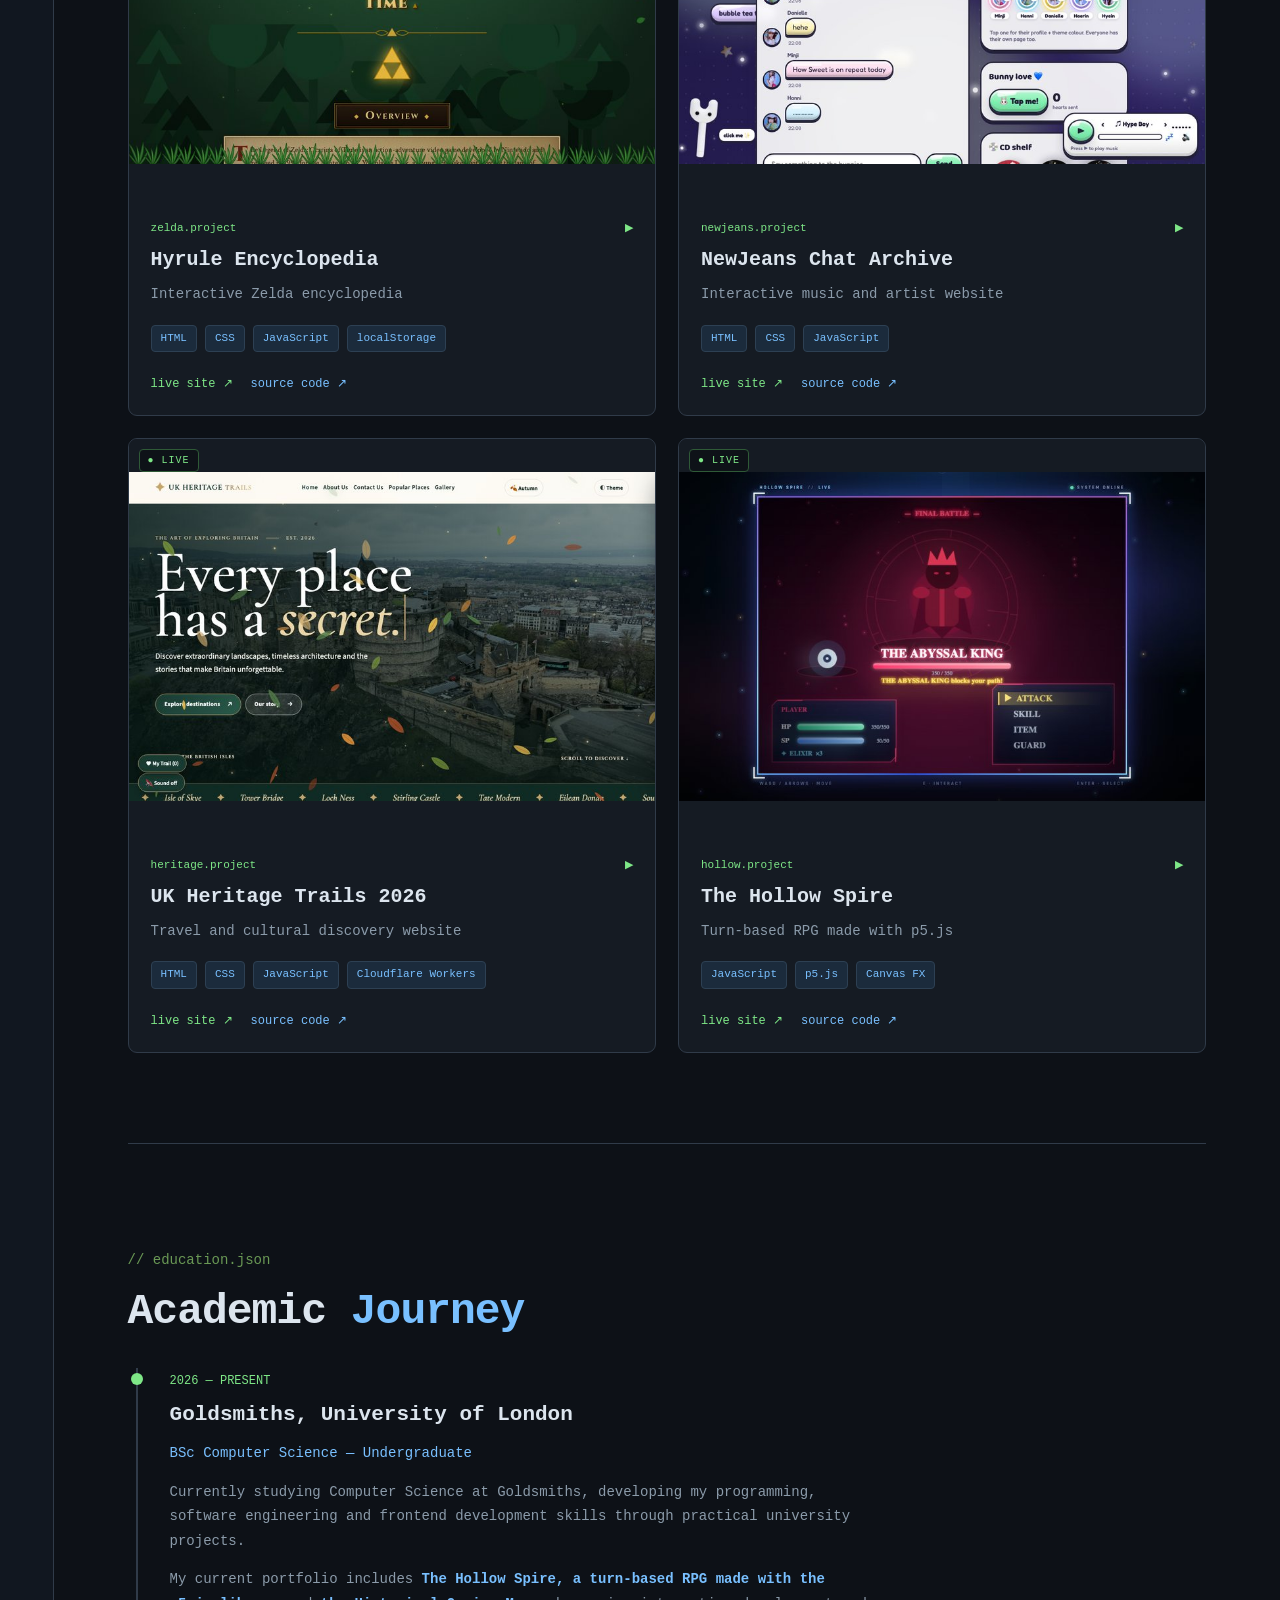
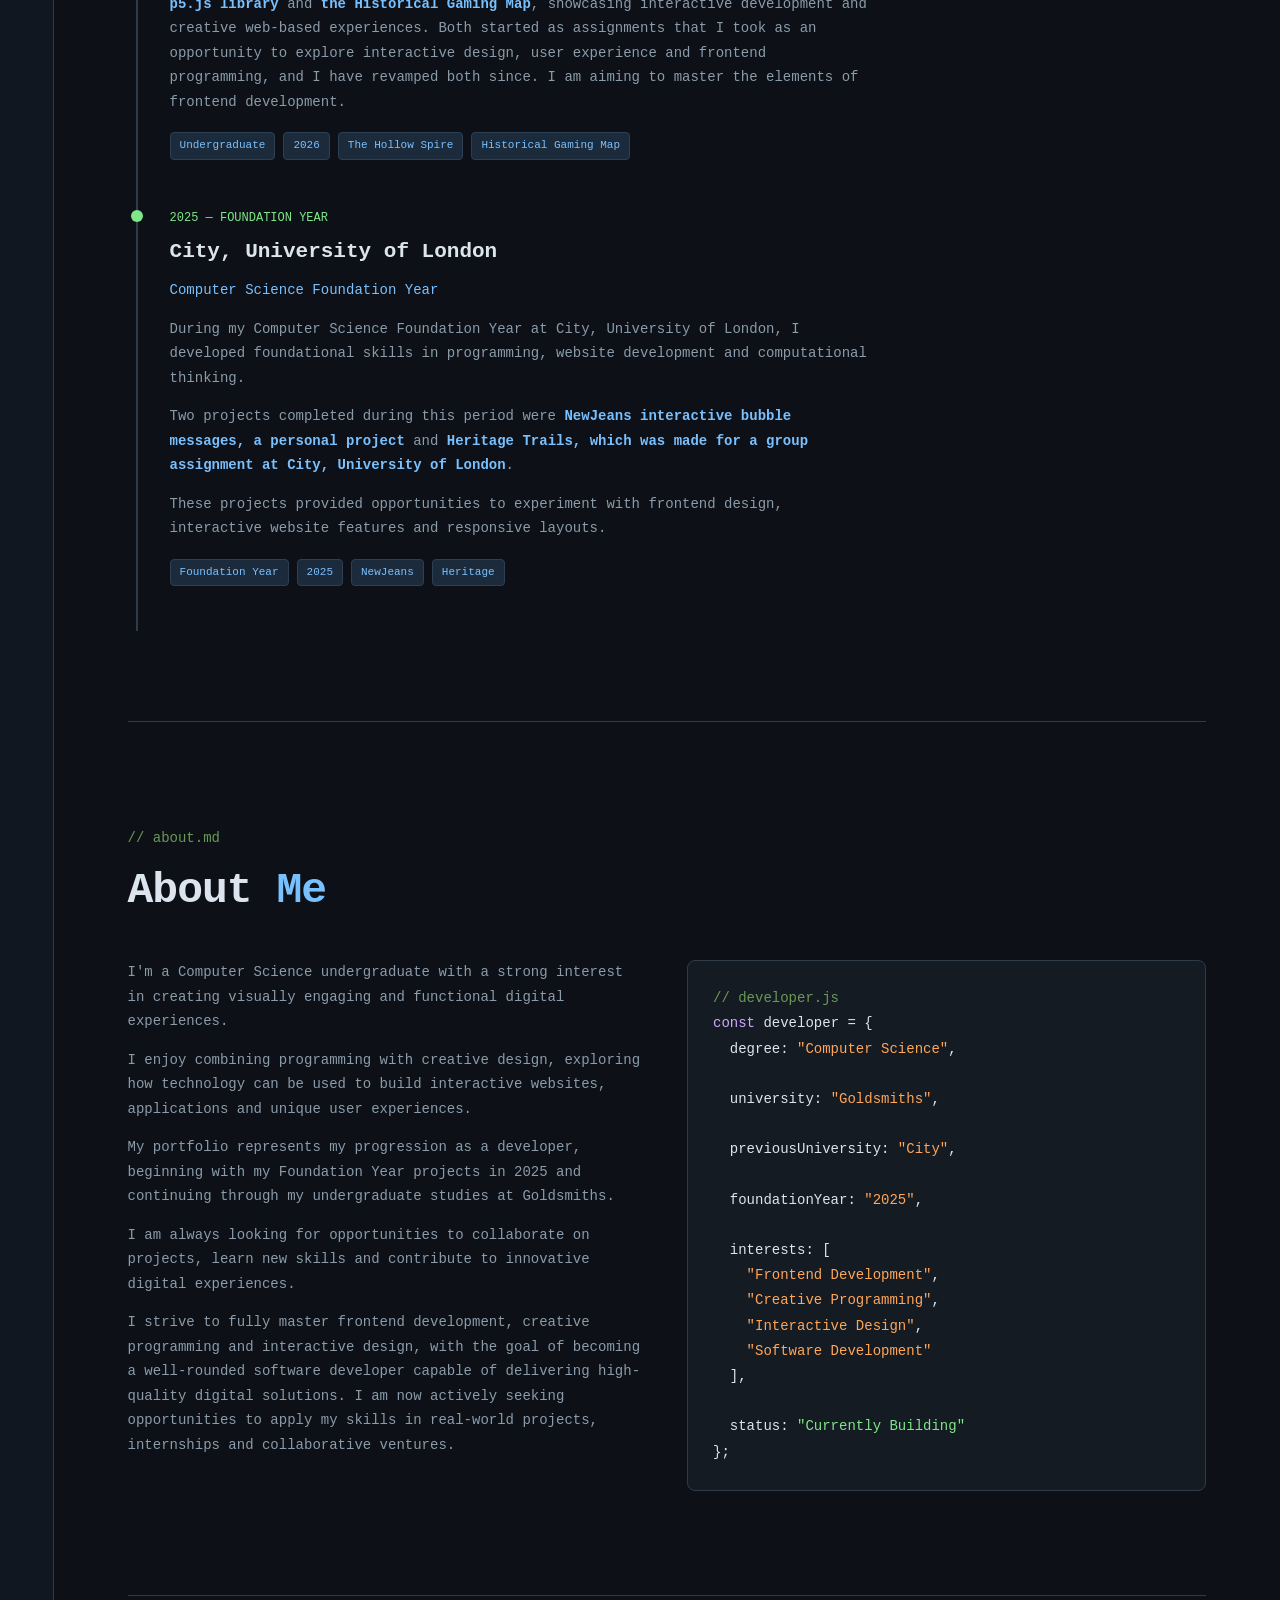
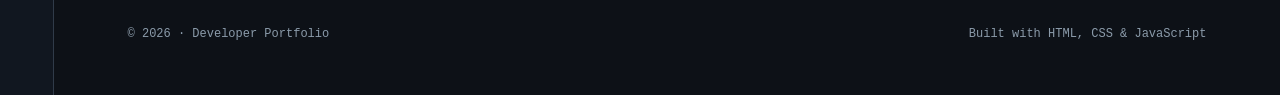
==== commit e8184d27: "Add fan-project disclaimers and original-vs-revamp notes; fix education text Persona, Zelda and NewJ" ====
--- a/index.html
+++ b/index.html
@@ -6,8 +6,8 @@
   <meta name="viewport" content="width=device-width, initial-scale=1.0">
   <meta name="description" content="Computer Science undergraduate portfolio featuring web development, interactive applications and university projects.">
   <title>Developer Portfolio | Computer Science</title>
-  <link rel="stylesheet" href="style.css?v=202611271109">
-  <script src="script.js?v=202611271109" defer></script>
+  <link rel="stylesheet" href="style.css?v=202611271124">
+  <script src="script.js?v=202611271124" defer></script>
 </head>
 
 <body>
@@ -114,7 +114,7 @@
               <h2>Selected <span>Projects</span></h2>
             </div>
 
-            <span class="muted" id="project-count">07 projects</span>
+            <span class="muted" id="project-count">08 projects</span>
           </div>
 
           <p class="intro">
@@ -153,20 +153,20 @@
 
               <p>
                 My current portfolio includes
-                <strong>The Hollow Spire, a personal project made with the P5.js library</strong>
-                and <strong>a Gaming Map</strong>, showcasing interactive
+                <strong>The Hollow Spire, a turn-based RPG made with the p5.js library</strong>
+                and <strong>the Historical Gaming Map</strong>, showcasing interactive
                 development and creative web-based experiences.
-                These projects stem from assignments that I took as an
+                Both started as assignments that I took as an
                 opportunity to explore interactive design, user experience
-                and frontend programming. Aiming to master the elements
-                of frontend development.
+                and frontend programming, and I have revamped both since.
+                I am aiming to master the elements of frontend development.
               </p>
 
               <div class="tags">
                 <span>Undergraduate</span>
                 <span>2026</span>
                 <span>The Hollow Spire</span>
-                <span>Gaming Map</span>
+                <span>Historical Gaming Map</span>
               </div>
             </article>
 
@@ -301,6 +301,7 @@
       <h2 id="dialog-title"></h2>
       <dl class="summary" id="dialog-summary" aria-label="What I coded, how and why"></dl>
       <p id="dialog-description"></p>
+      <p class="project-note" id="dialog-note" hidden></p>
       <div class="tags" id="dialog-tags"></div>
 
       <div class="view-toggle" id="dialog-views" role="group" aria-label="Choose view">
--- a/style.css
+++ b/style.css
@@ -1059,3 +1059,26 @@
     transform: scaleX(1);
   }
 }
+
+/* Fan-project disclaimer / original-vs-revamp note in the popup */
+.project-note {
+  font-size: 12px;
+  color: var(--muted);
+  border-left: 2px solid var(--orange);
+  padding: 6px 0 6px 12px;
+  margin: 4px 0 16px;
+}
+
+.project-note[hidden] {
+  display: none;
+}
+
+.project-note .note-link {
+  color: var(--orange);
+  white-space: nowrap;
+}
+
+.project-note .note-link:hover,
+.project-note .note-link:focus-visible {
+  text-decoration: underline;
+}
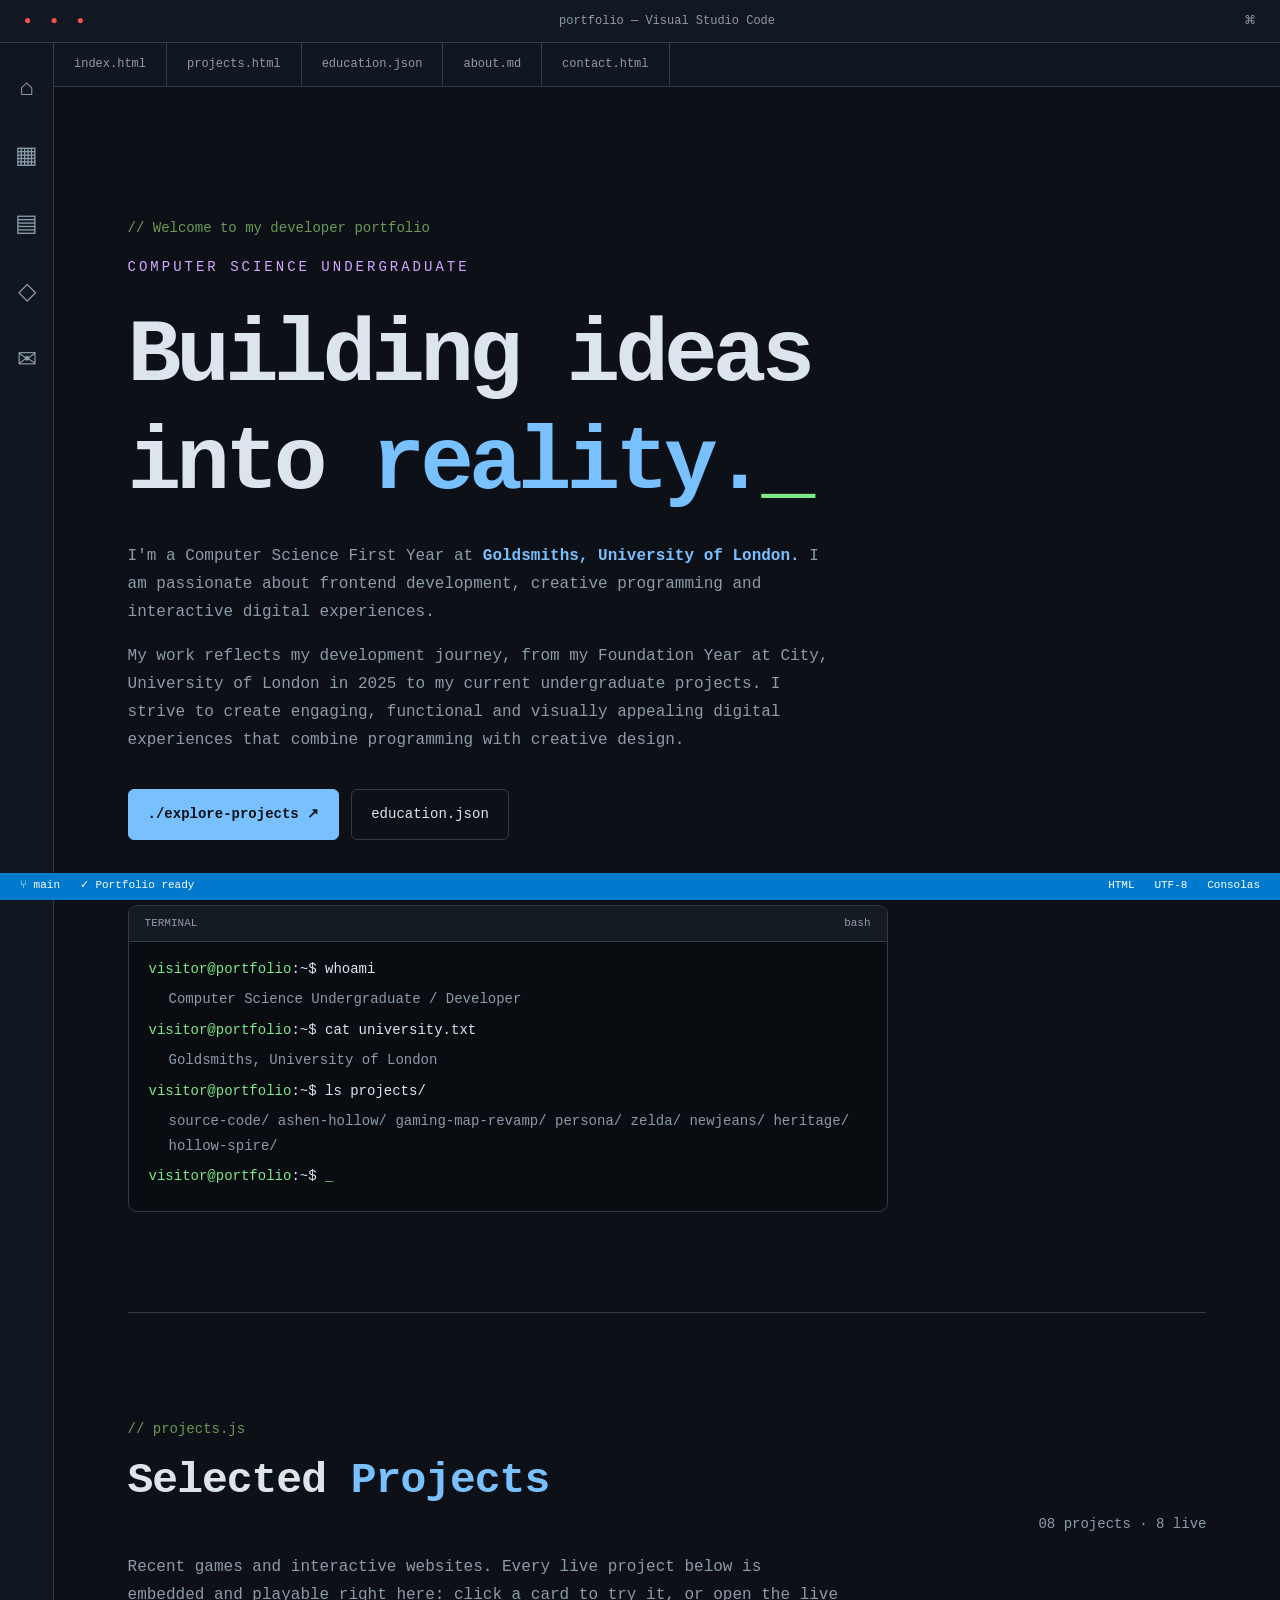
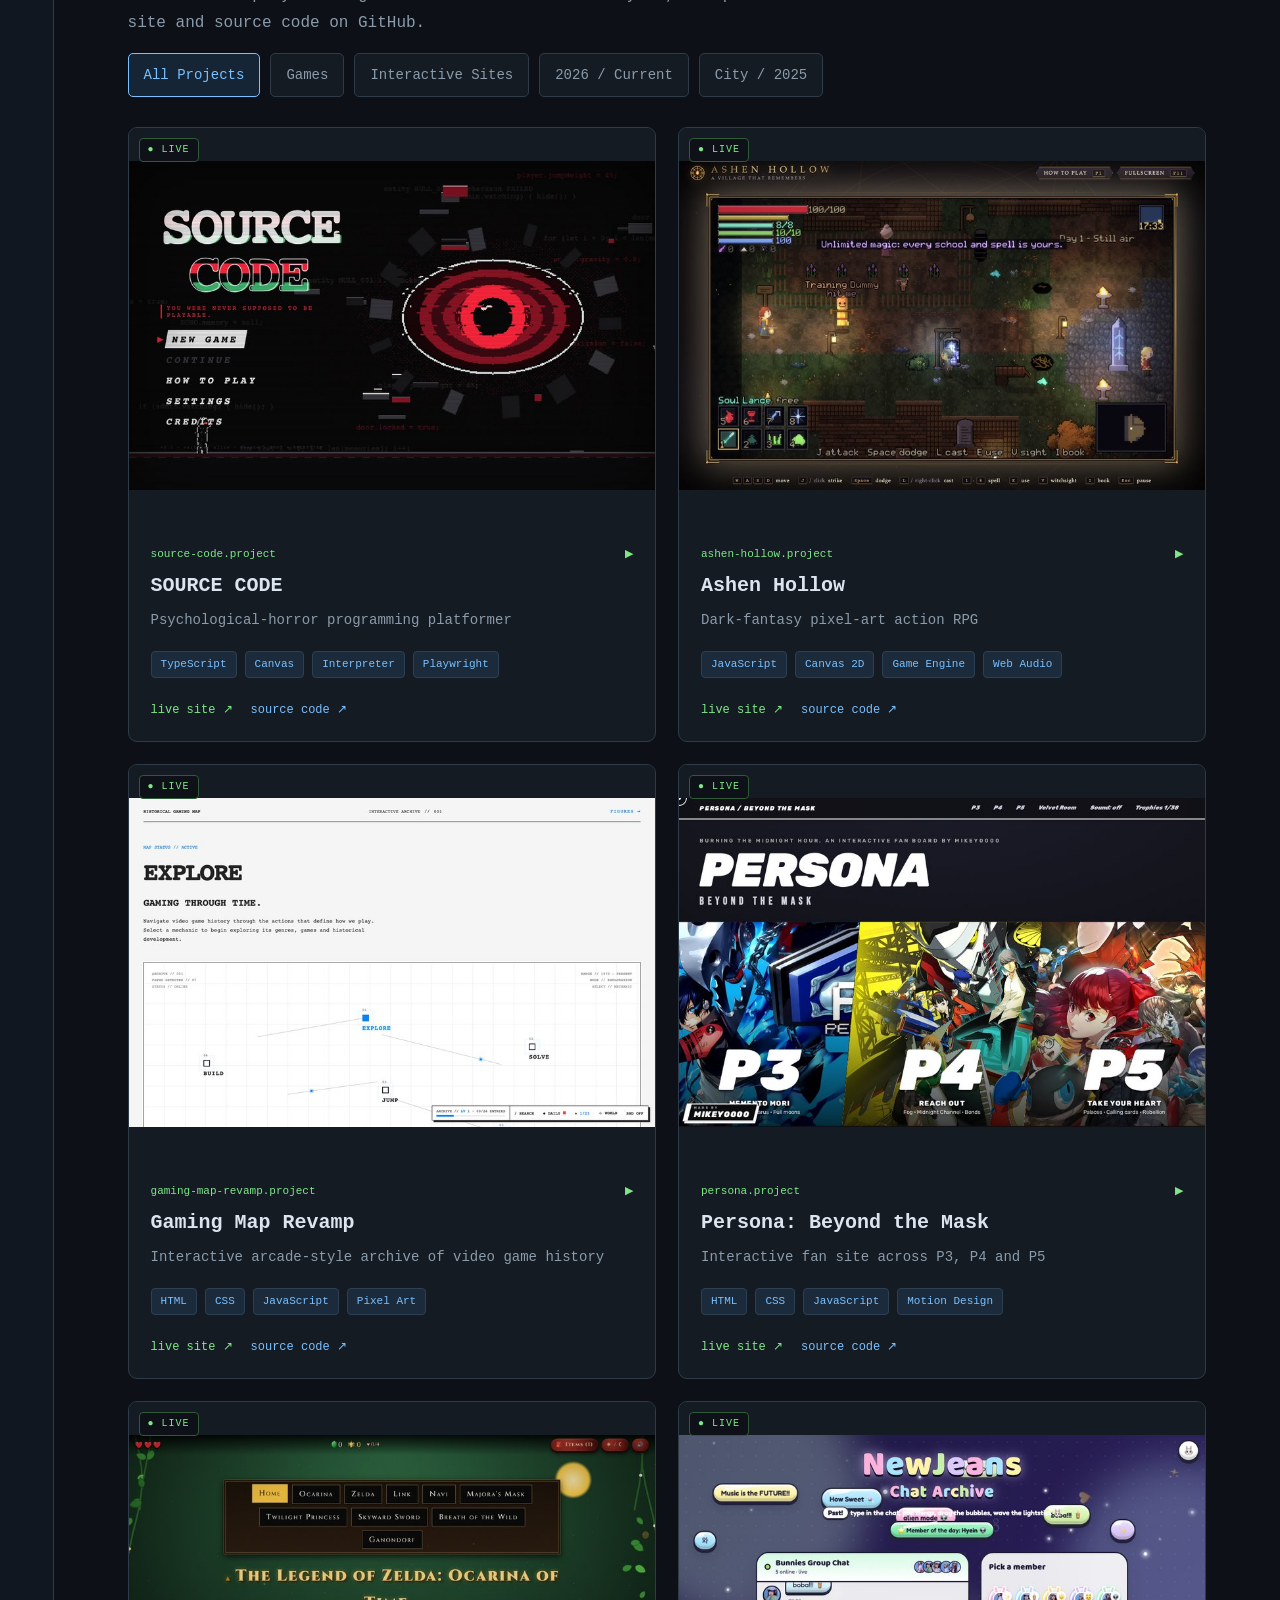
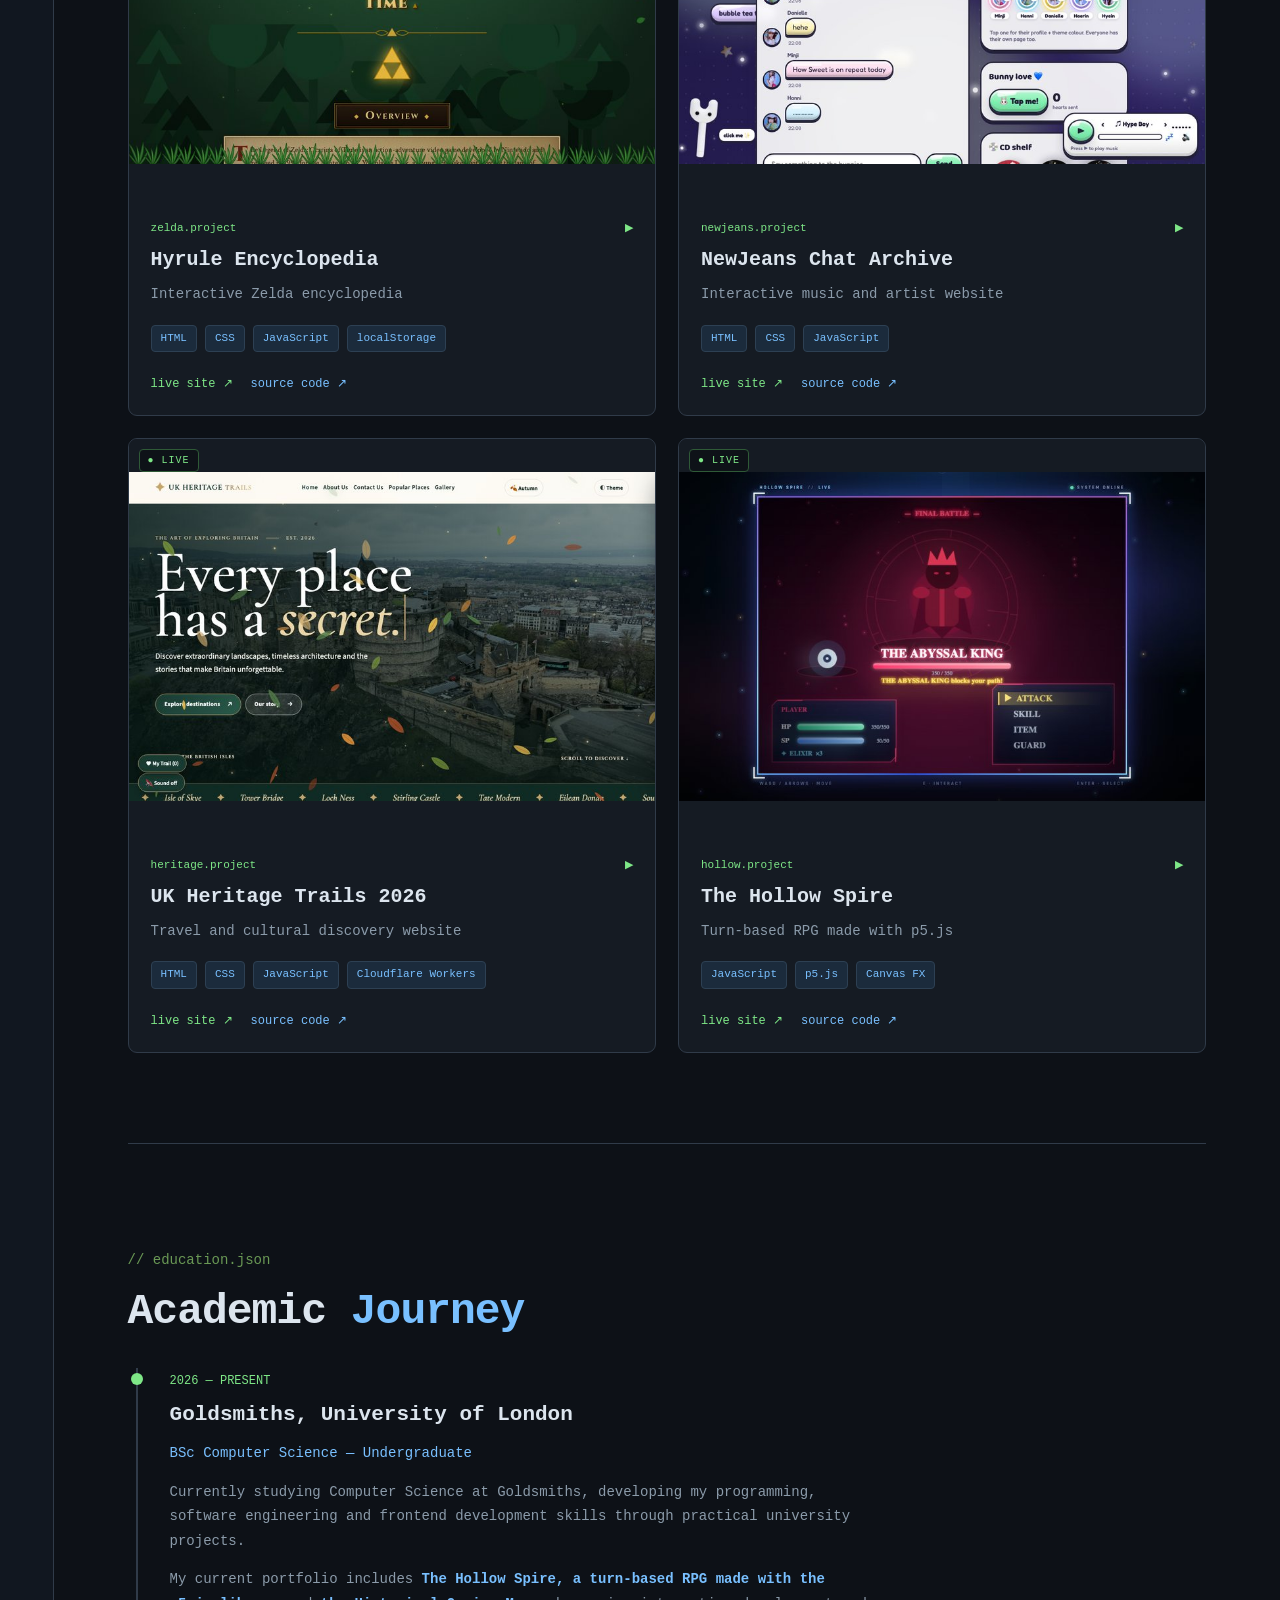
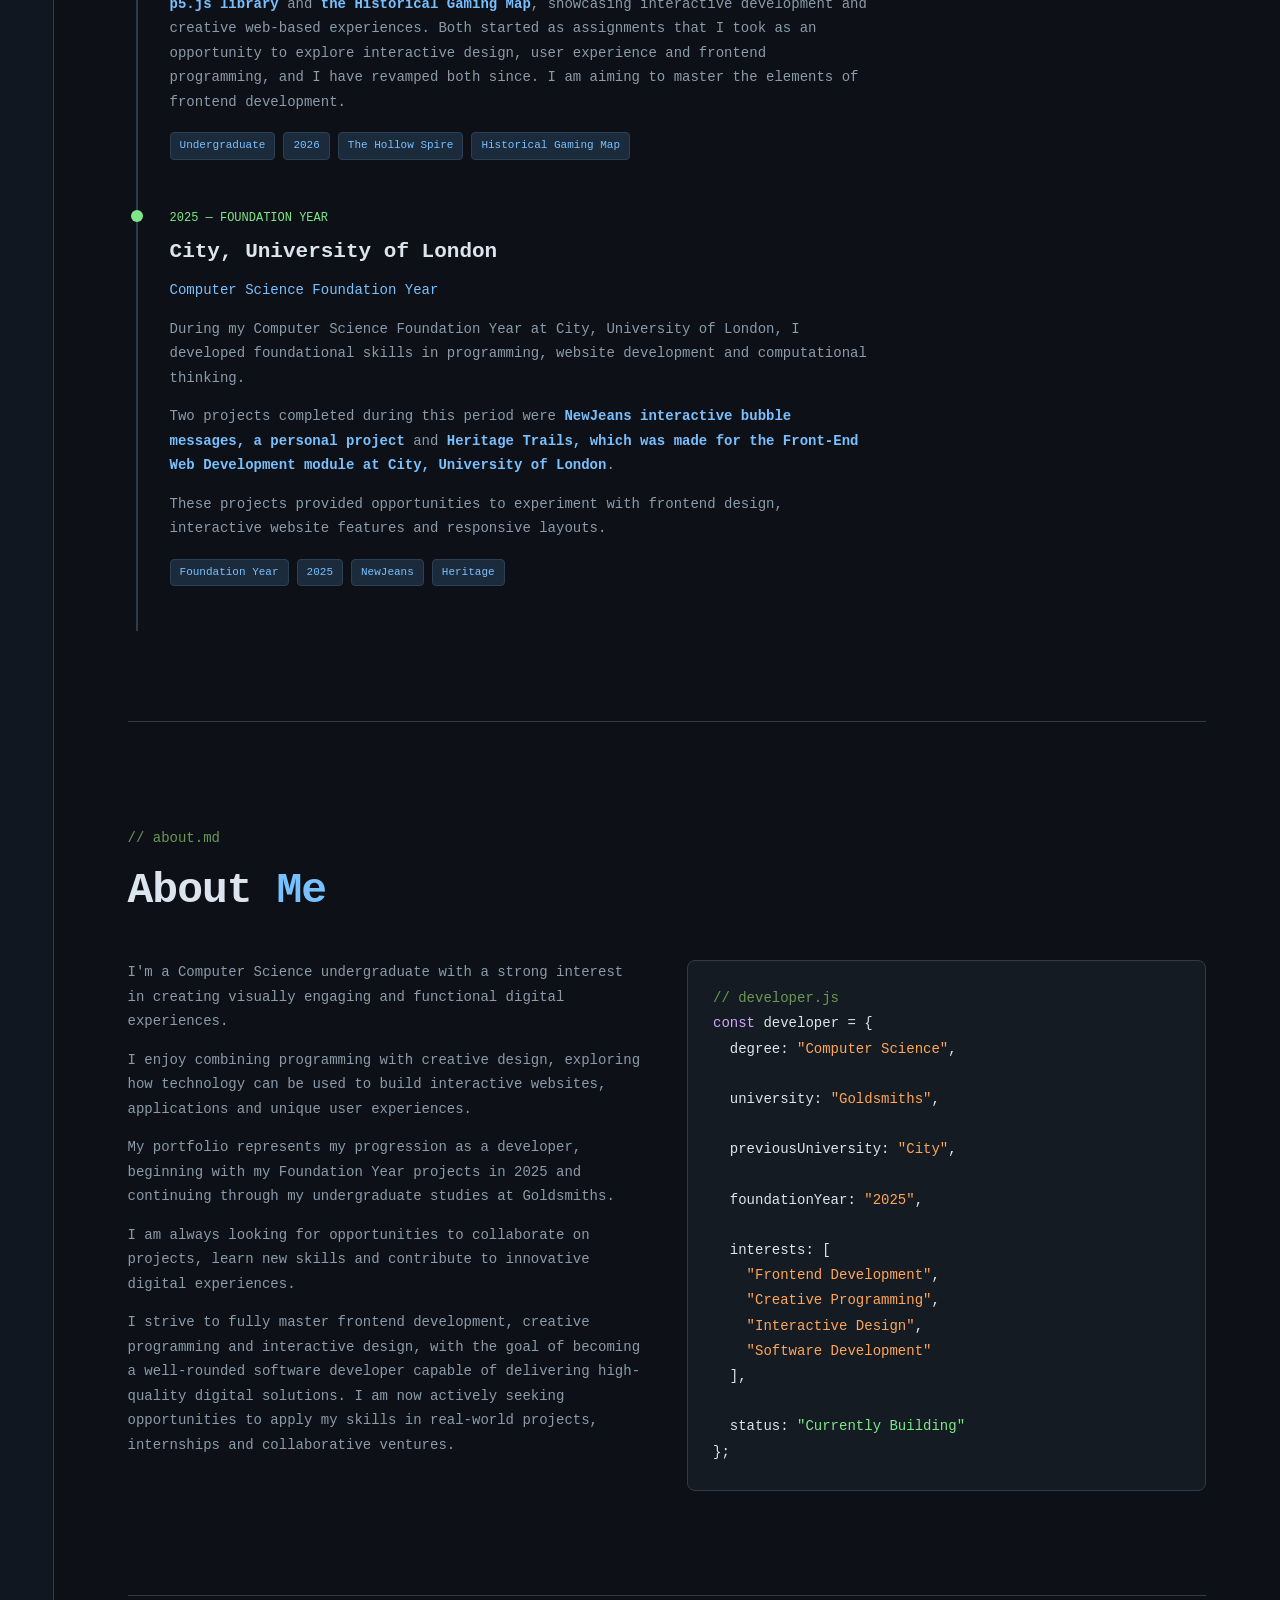
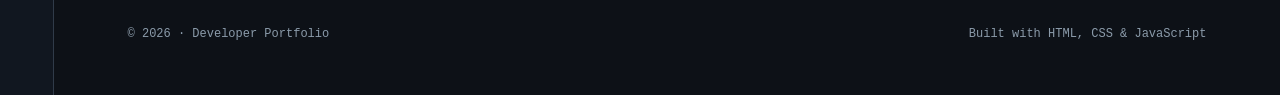
==== commit f2753c30: "Heritage: made for the Front-End Web Development module at City Co-Authored-By: Claude Opus 5.5 <nor" ====
--- a/index.html
+++ b/index.html
@@ -6,8 +6,8 @@
   <meta name="viewport" content="width=device-width, initial-scale=1.0">
   <meta name="description" content="Computer Science undergraduate portfolio featuring web development, interactive applications and university projects.">
   <title>Developer Portfolio | Computer Science</title>
-  <link rel="stylesheet" href="style.css?v=202611271124">
-  <script src="script.js?v=202611271124" defer></script>
+  <link rel="stylesheet" href="style.css?v=202611271128">
+  <script src="script.js?v=202611271128" defer></script>
 </head>
 
 <body>
@@ -185,7 +185,7 @@
               <p>
                 Two projects completed during this period
                 were <strong>NewJeans interactive bubble messages, a personal project</strong>
-                and <strong>Heritage Trails, which was made for a group assignment at City, University of London</strong>.
+                and <strong>Heritage Trails, which was made for the Front-End Web Development module at City, University of London</strong>.
               </p>
 
               <p>
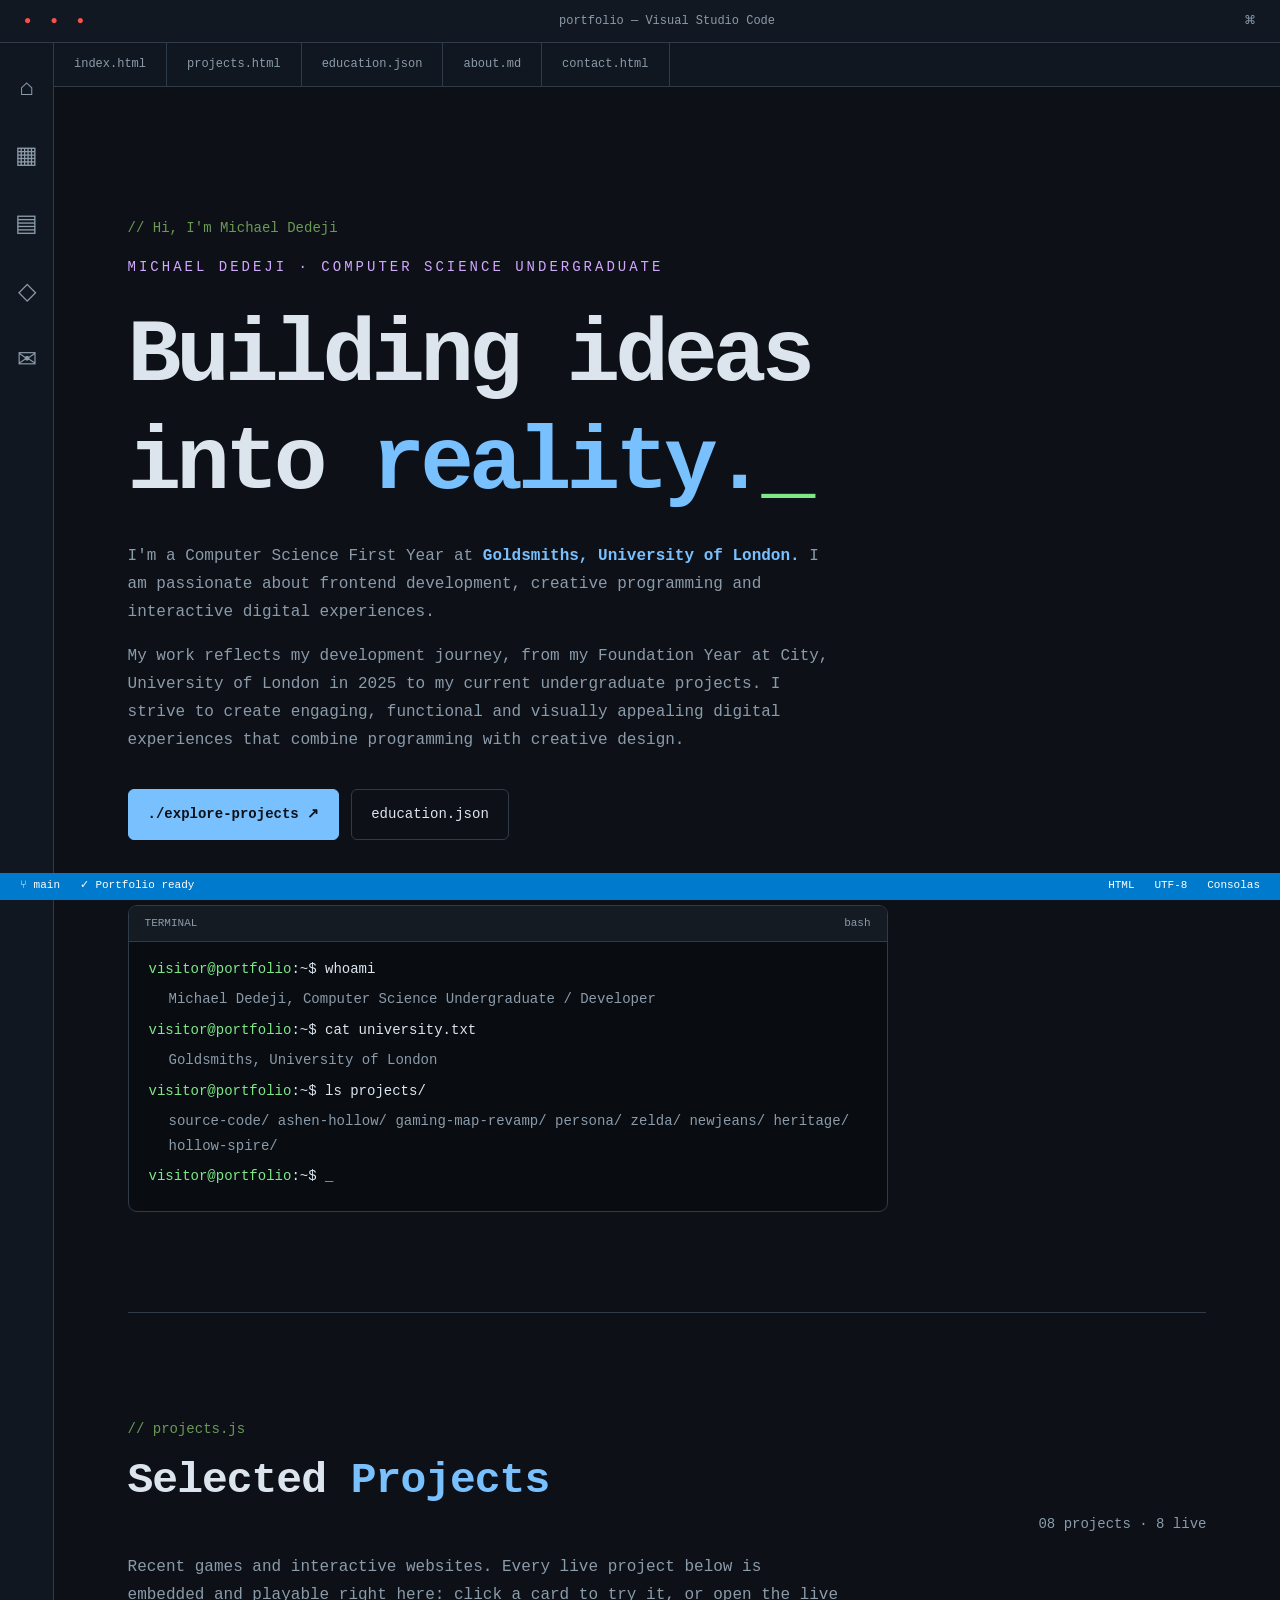
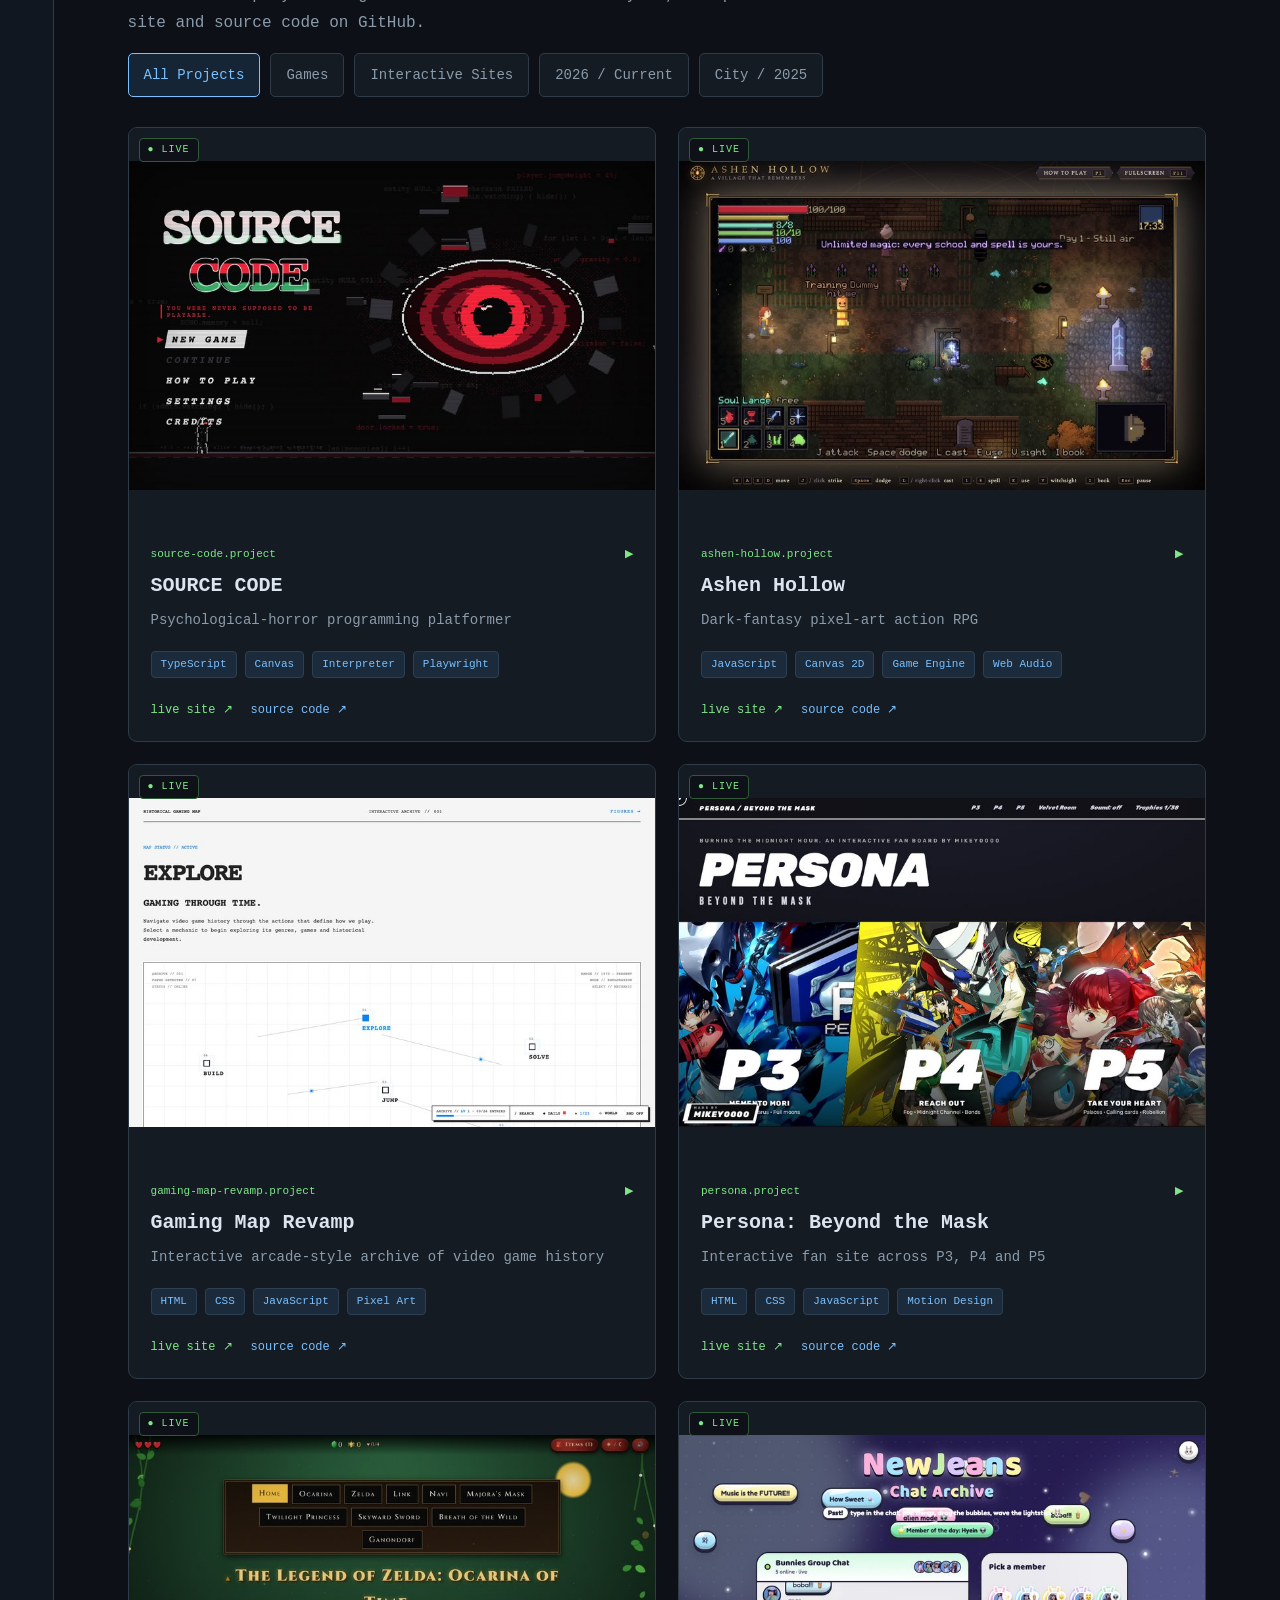
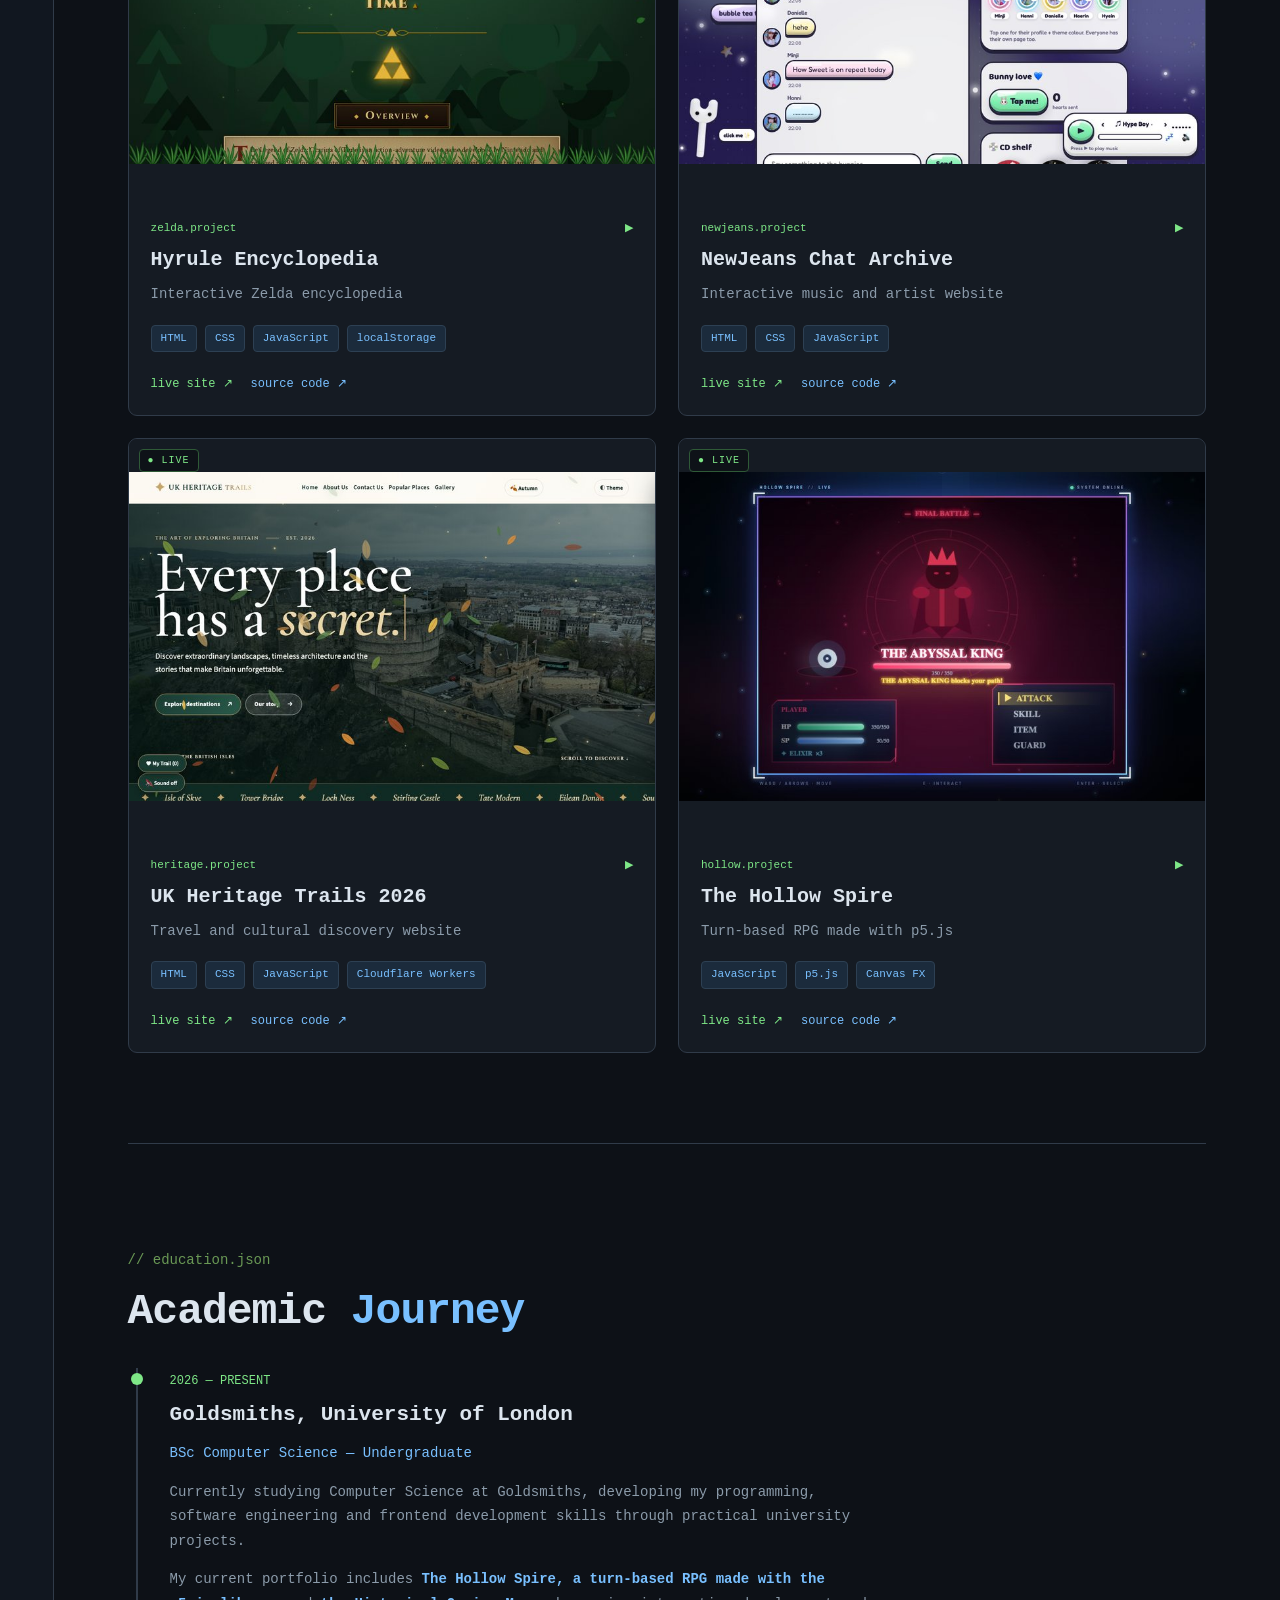
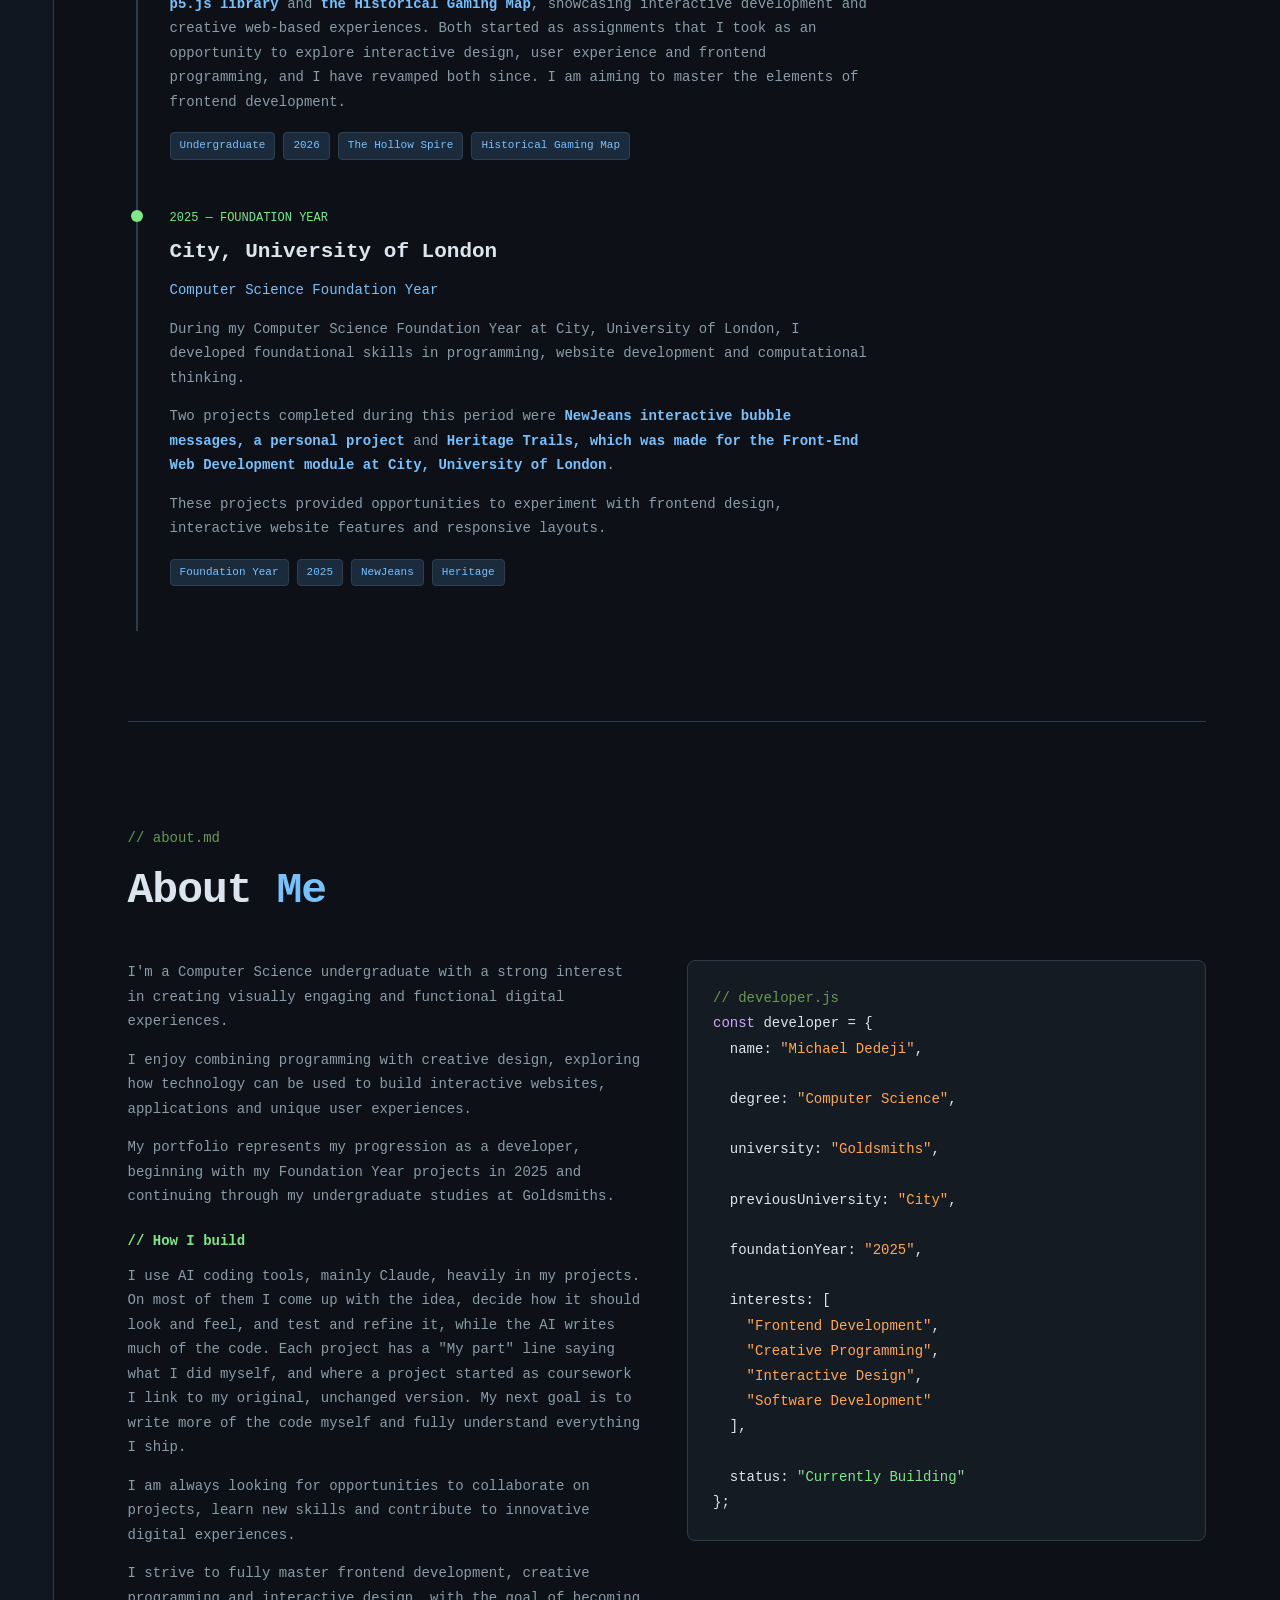
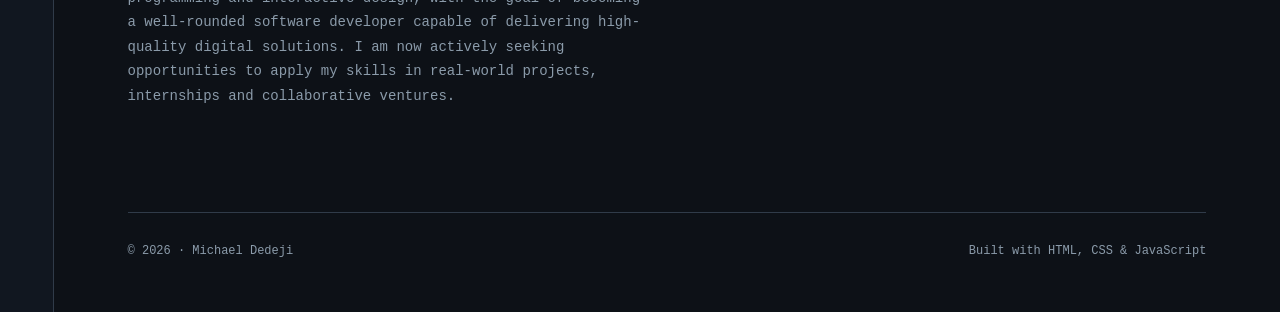
==== commit 9a36a637: "Add name, contact details, My part lines and a How I build note Contact form (which never sent anyth" ====
--- a/index.html
+++ b/index.html
@@ -5,9 +5,9 @@
   <meta charset="UTF-8">
   <meta name="viewport" content="width=device-width, initial-scale=1.0">
   <meta name="description" content="Computer Science undergraduate portfolio featuring web development, interactive applications and university projects.">
-  <title>Developer Portfolio | Computer Science</title>
-  <link rel="stylesheet" href="style.css?v=202611271128">
-  <script src="script.js?v=202611271128" defer></script>
+  <title>Michael Dedeji | Developer Portfolio</title>
+  <link rel="stylesheet" href="style.css?v=202611271137">
+  <script src="script.js?v=202611271137" defer></script>
 </head>
 
 <body>
@@ -37,8 +37,8 @@
 
       <div class="content">
         <section class="hero" id="home">
-          <p class="comment">// Welcome to my developer portfolio</p>
-          <p class="eyebrow">COMPUTER SCIENCE UNDERGRADUATE</p>
+          <p class="comment">// Hi, I'm Michael Dedeji</p>
+          <p class="eyebrow">MICHAEL DEDEJI · COMPUTER SCIENCE UNDERGRADUATE</p>
 
           <h1>
             Building ideas<br>
@@ -81,7 +81,7 @@
               whoami
             </p>
             <p class="terminal-output">
-              Computer Science Undergraduate / Developer
+              Michael Dedeji, Computer Science Undergraduate / Developer
             </p>
 
             <p>
@@ -231,6 +231,19 @@
                 at Goldsmiths.
               </p>
 
+              <h3 class="how-i-build">// How I build</h3>
+              <p>
+                I use AI coding tools, mainly Claude, heavily in my
+                projects. On most of them I come up with the idea,
+                decide how it should look and feel, and test and
+                refine it, while the AI writes much of the code.
+                Each project has a "My part" line saying what I did
+                myself, and where a project started as coursework I
+                link to my original, unchanged version. My next goal
+                is to write more of the code myself and fully
+                understand everything I ship.
+              </p>
+
               <p>
                 I am always looking for opportunities to
                 collaborate on projects, learn new skills
@@ -251,6 +264,8 @@
 
             <pre class="code-panel"><span class="comment">// developer.js</span>
 <span class="purple">const</span> developer = {
+  name: <span class="orange">"Michael Dedeji"</span>,
+
   degree: <span class="orange">"Computer Science"</span>,
 
   university: <span class="orange">"Goldsmiths"</span>,
@@ -272,7 +287,7 @@
         </section>
 
         <footer>
-          <span>© 2026 · Developer Portfolio</span>
+          <span>© 2026 · Michael Dedeji</span>
           <span>Built with HTML, CSS & JavaScript</span>
         </footer>
       </div>
--- a/style.css
+++ b/style.css
@@ -1082,3 +1082,55 @@
 .project-note .note-link:focus-visible {
   text-decoration: underline;
 }
+
+/* Contact details */
+.contact-list {
+  list-style: none;
+  padding: 0;
+  margin: 28px 0 32px;
+  display: grid;
+  gap: 12px;
+  max-width: 560px;
+}
+
+.contact-list li {
+  display: grid;
+  grid-template-columns: 80px 1fr;
+  align-items: center;
+  gap: 16px;
+  padding: 14px 18px;
+  background: var(--panel);
+  border: 1px solid var(--border);
+  border-radius: 6px;
+}
+
+.contact-label {
+  color: var(--purple);
+  font-size: 12px;
+  letter-spacing: 1px;
+  text-transform: uppercase;
+}
+
+.contact-list a {
+  color: var(--blue);
+  overflow-wrap: anywhere;
+}
+
+.contact-list a:hover,
+.contact-list a:focus-visible {
+  text-decoration: underline;
+}
+
+/* "How I build" heading in About */
+.how-i-build {
+  color: var(--green);
+  font-size: 14px;
+  margin: 24px 0 8px;
+}
+
+@media (max-width: 600px) {
+  .contact-list li {
+    grid-template-columns: 1fr;
+    gap: 4px;
+  }
+}
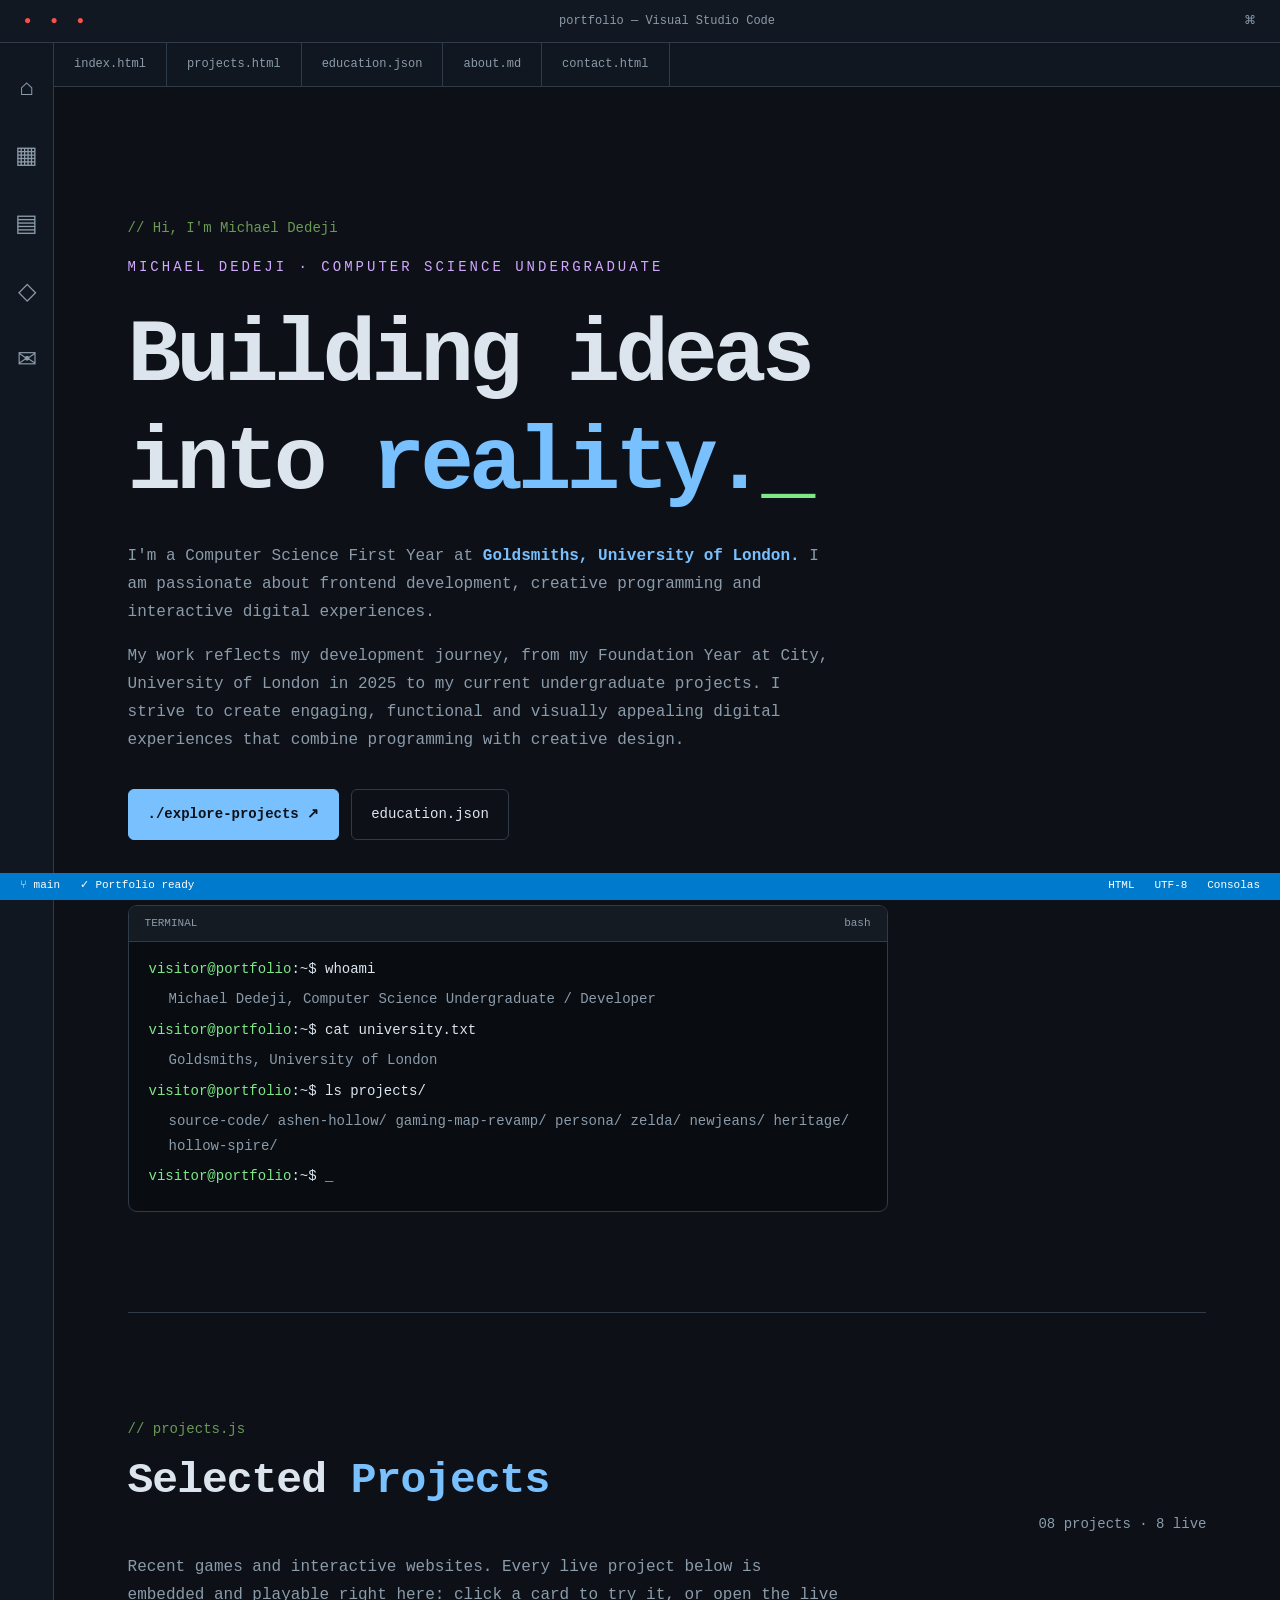
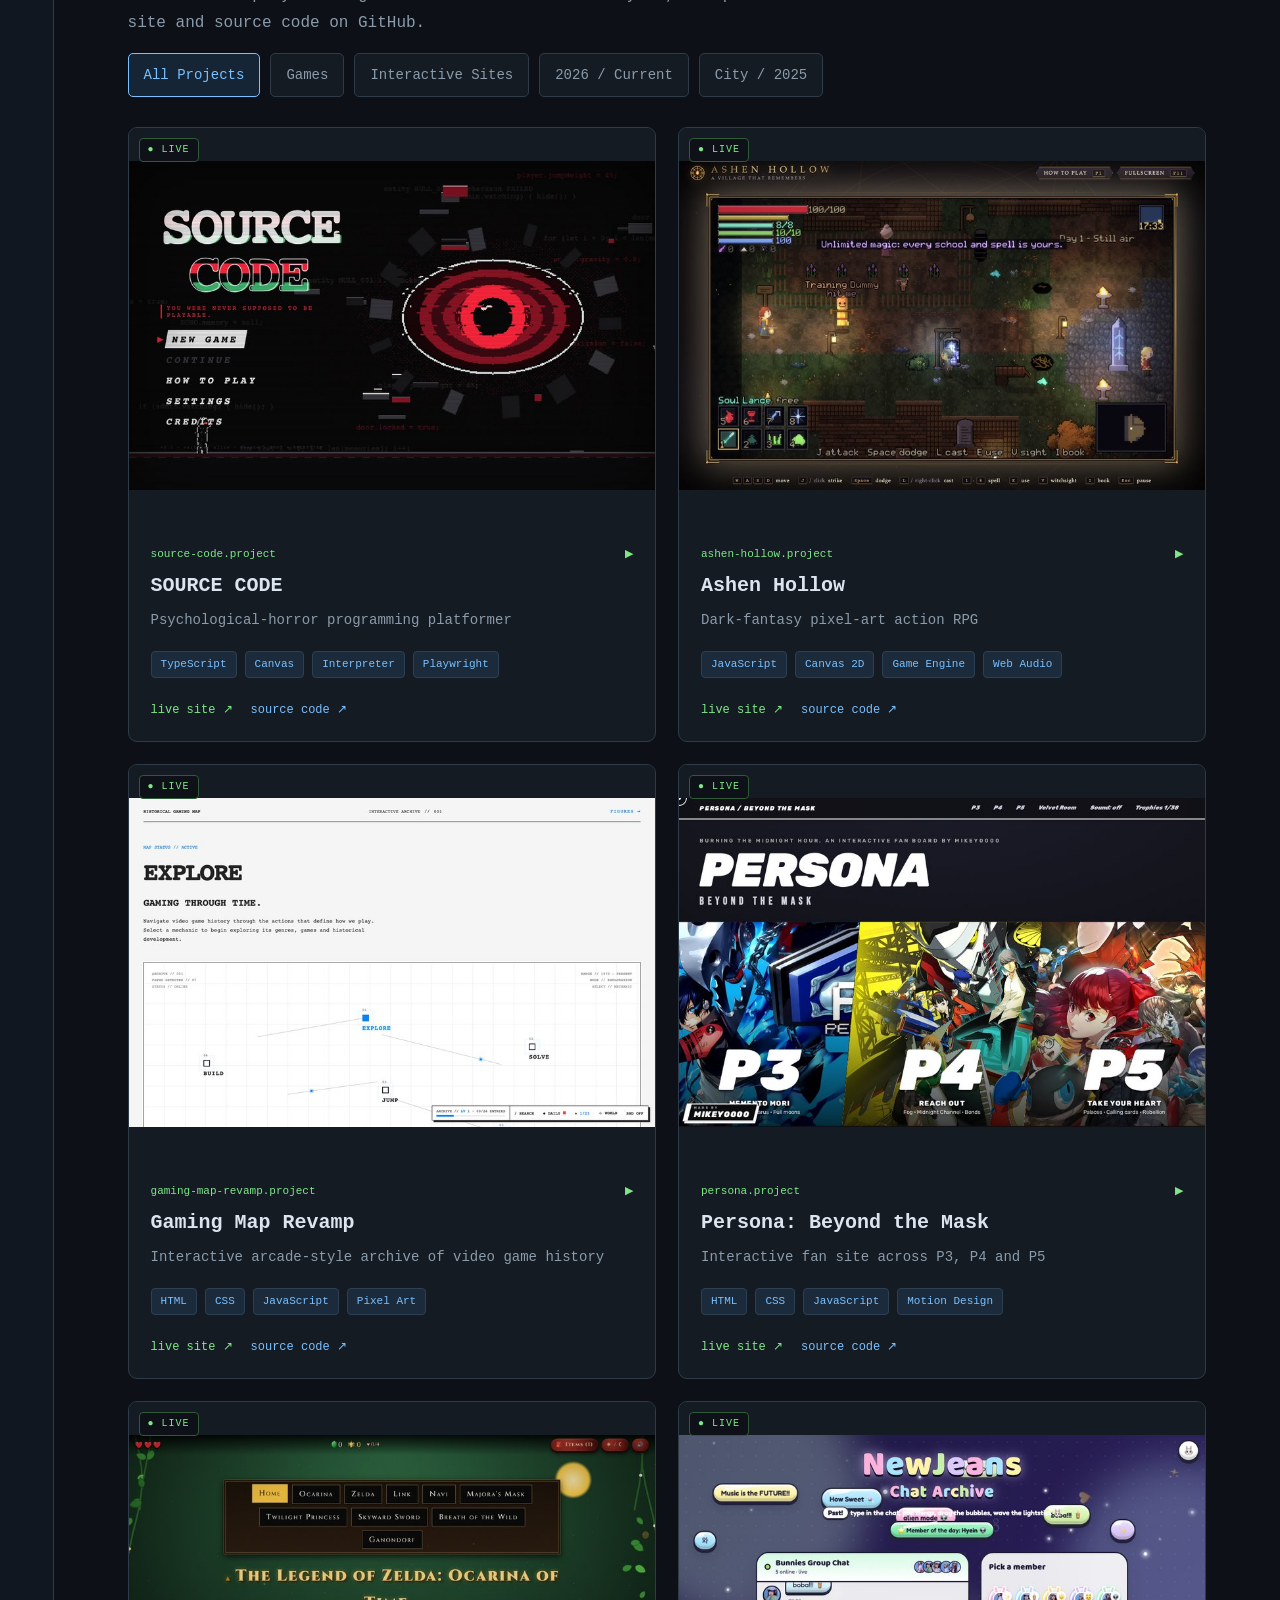
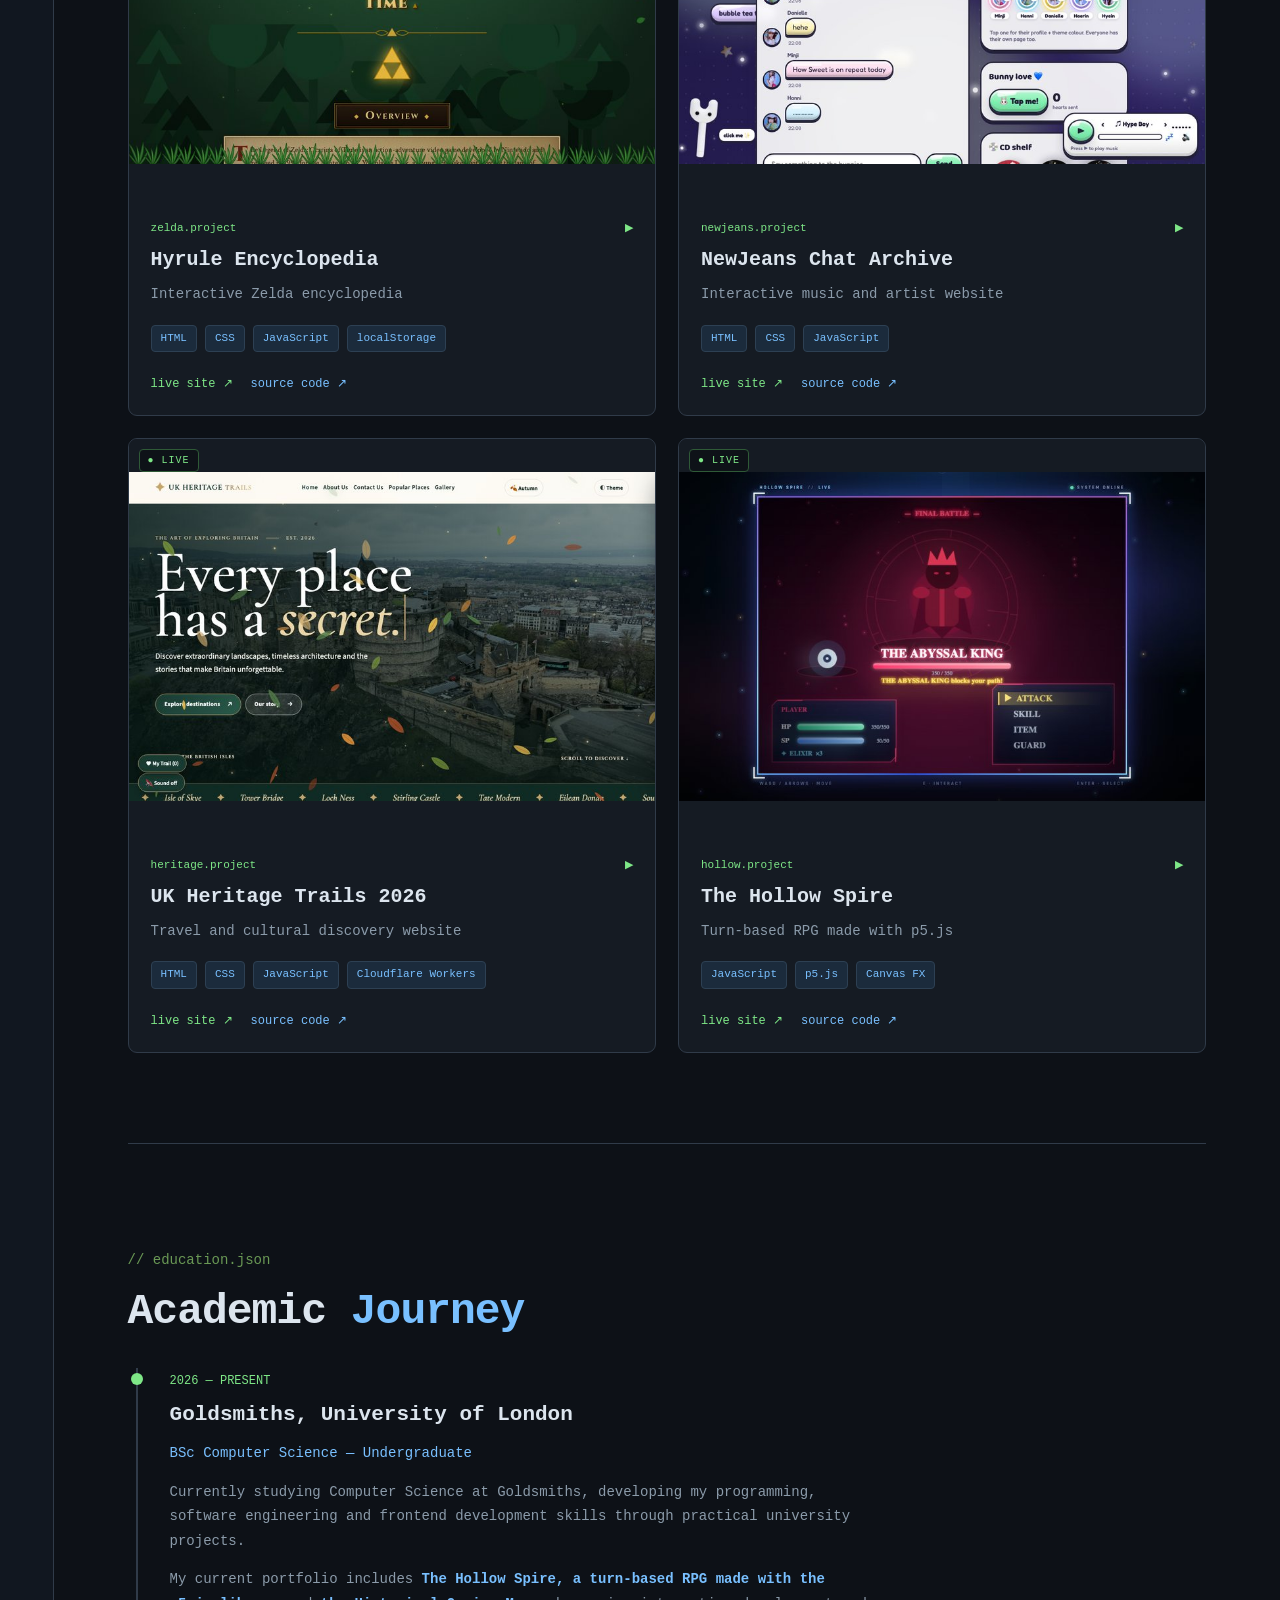
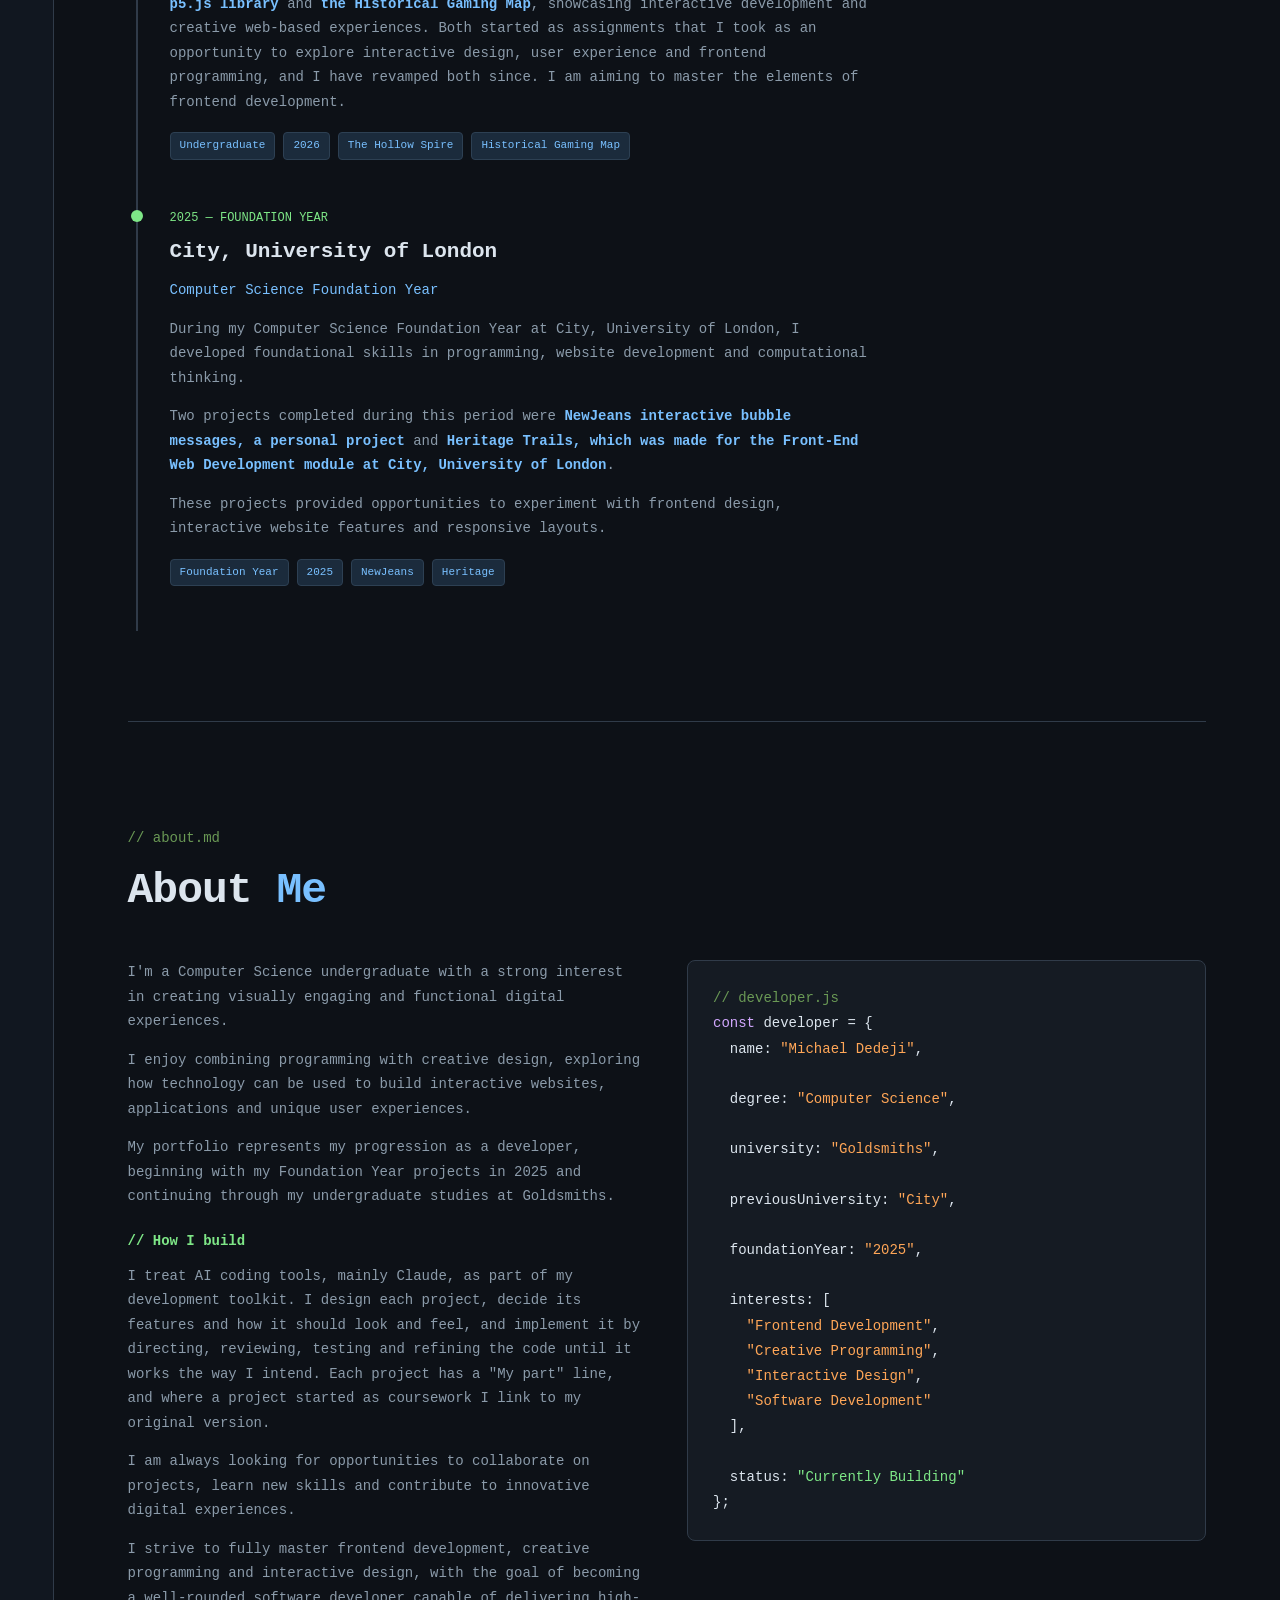
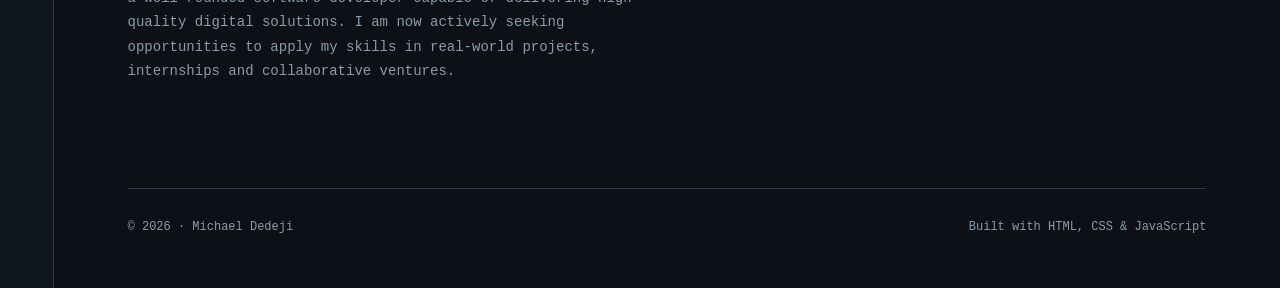
==== commit a6fd5c70: "Reword How I build and My part lines: AI as a coding assistant Co-Authored-By: Claude Opus 5.5 <nore" ====
--- a/index.html
+++ b/index.html
@@ -6,8 +6,8 @@
   <meta name="viewport" content="width=device-width, initial-scale=1.0">
   <meta name="description" content="Computer Science undergraduate portfolio featuring web development, interactive applications and university projects.">
   <title>Michael Dedeji | Developer Portfolio</title>
-  <link rel="stylesheet" href="style.css?v=202611271137">
-  <script src="script.js?v=202611271137" defer></script>
+  <link rel="stylesheet" href="style.css?v=202611271141">
+  <script src="script.js?v=202611271141" defer></script>
 </head>
 
 <body>
@@ -233,15 +233,13 @@
 
               <h3 class="how-i-build">// How I build</h3>
               <p>
-                I use AI coding tools, mainly Claude, heavily in my
-                projects. On most of them I come up with the idea,
-                decide how it should look and feel, and test and
-                refine it, while the AI writes much of the code.
-                Each project has a "My part" line saying what I did
-                myself, and where a project started as coursework I
-                link to my original, unchanged version. My next goal
-                is to write more of the code myself and fully
-                understand everything I ship.
+                I treat AI coding tools, mainly Claude, as part of my
+                development toolkit. I design each project, decide its
+                features and how it should look and feel, and implement
+                it by directing, reviewing, testing and refining the code
+                until it works the way I intend. Each project has a
+                "My part" line, and where a project started as
+                coursework I link to my original version.
               </p>
 
               <p>
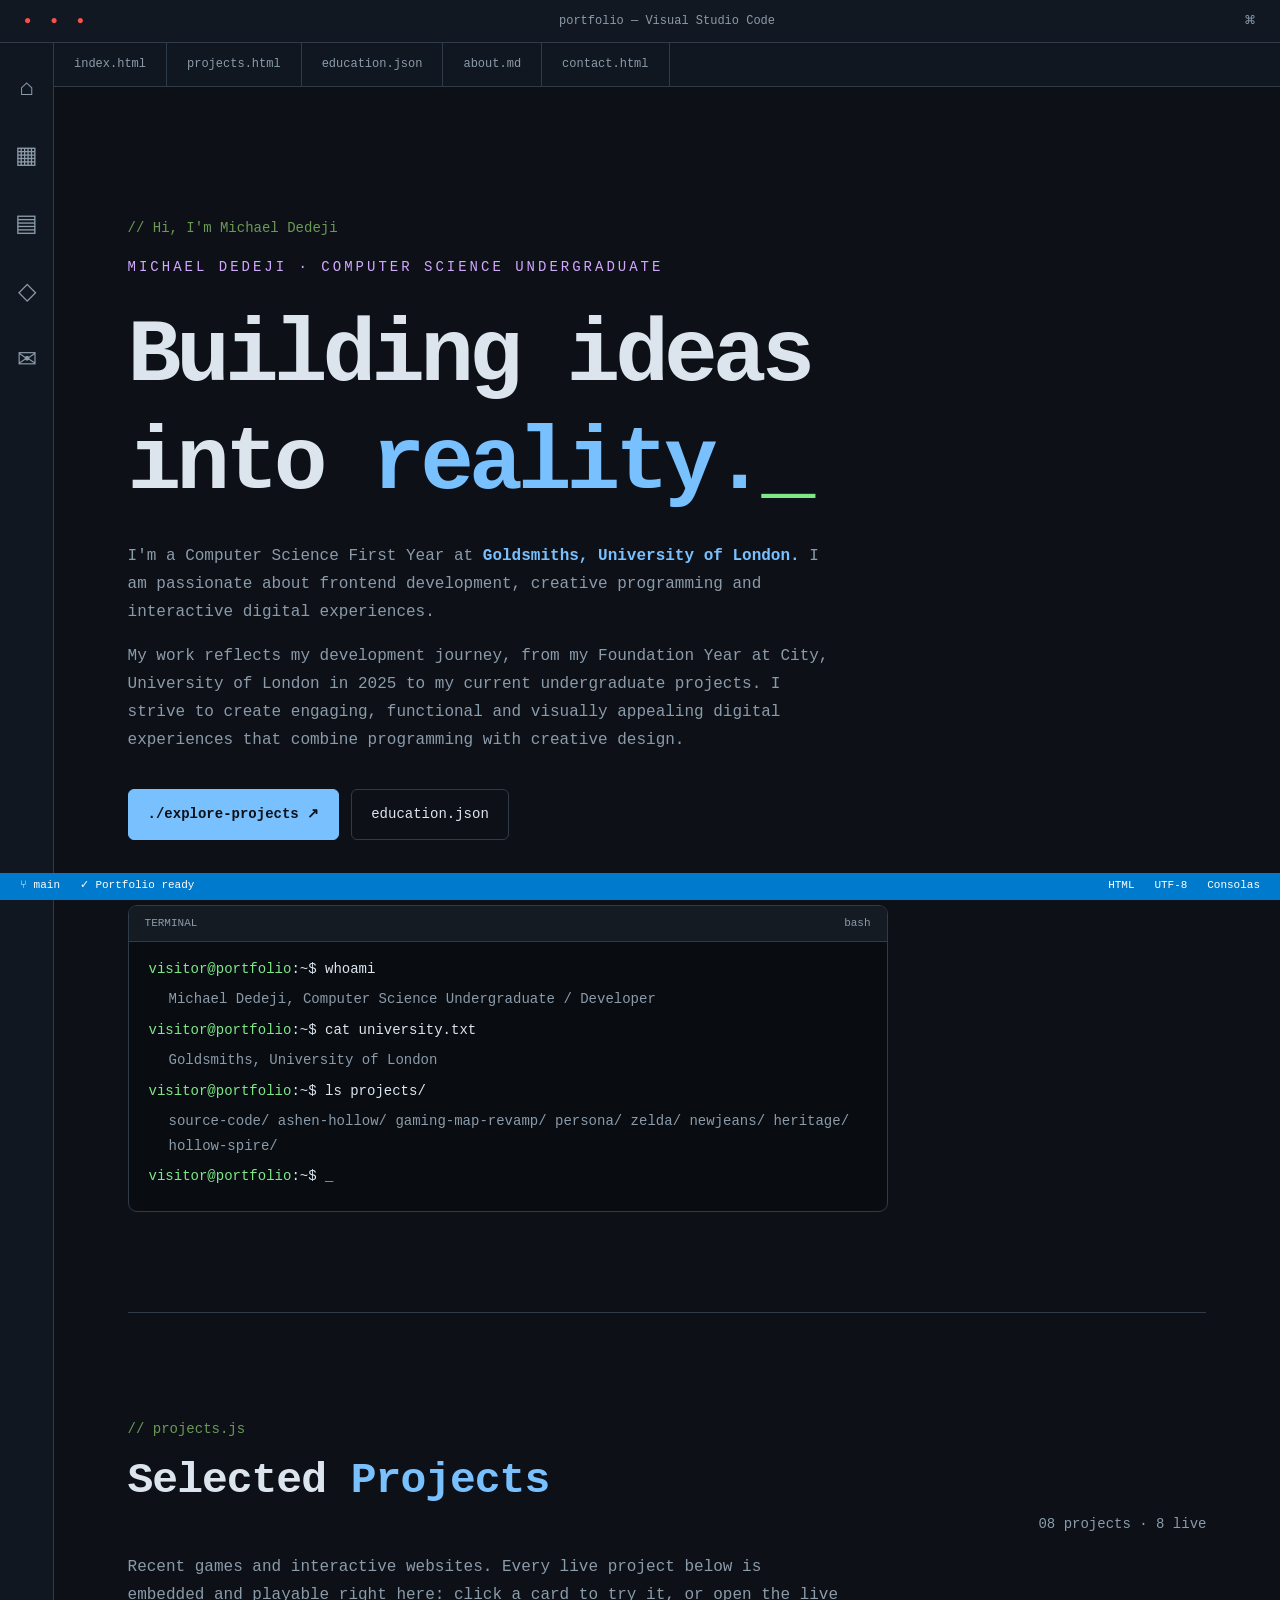
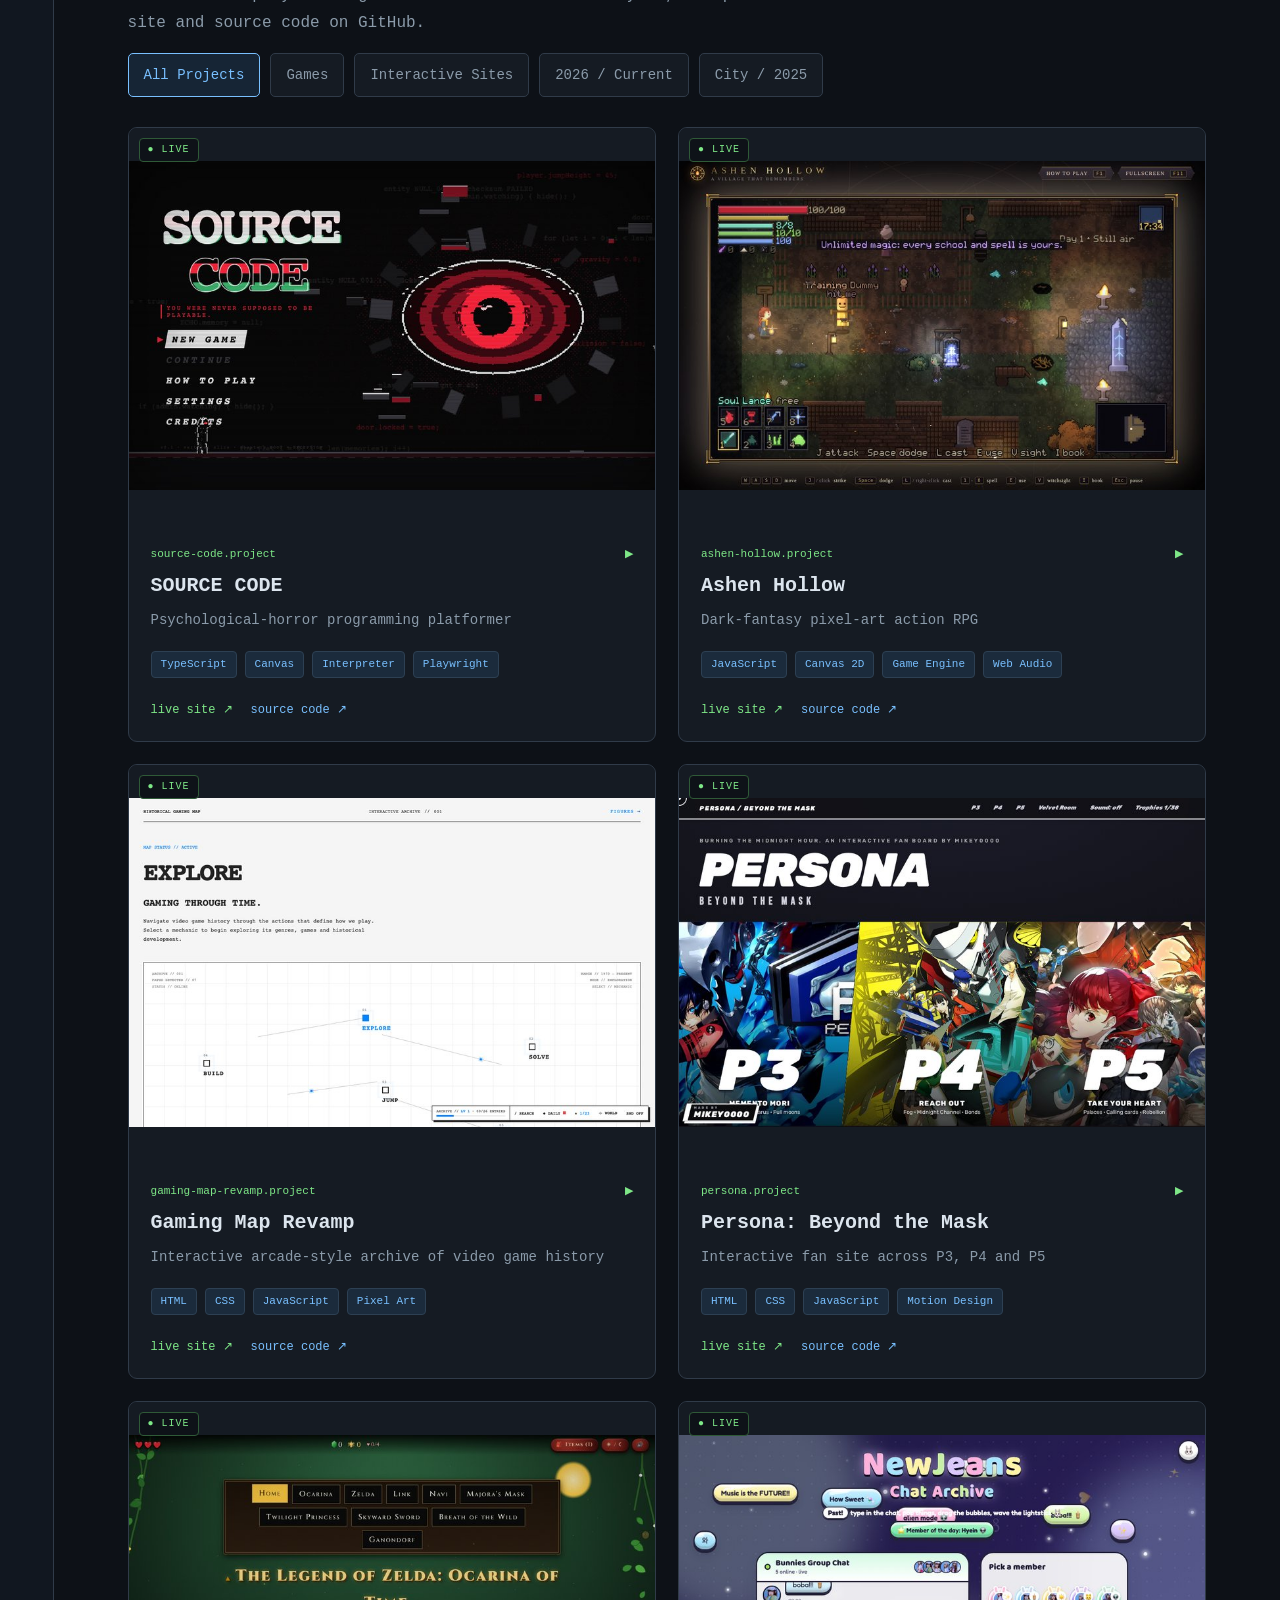
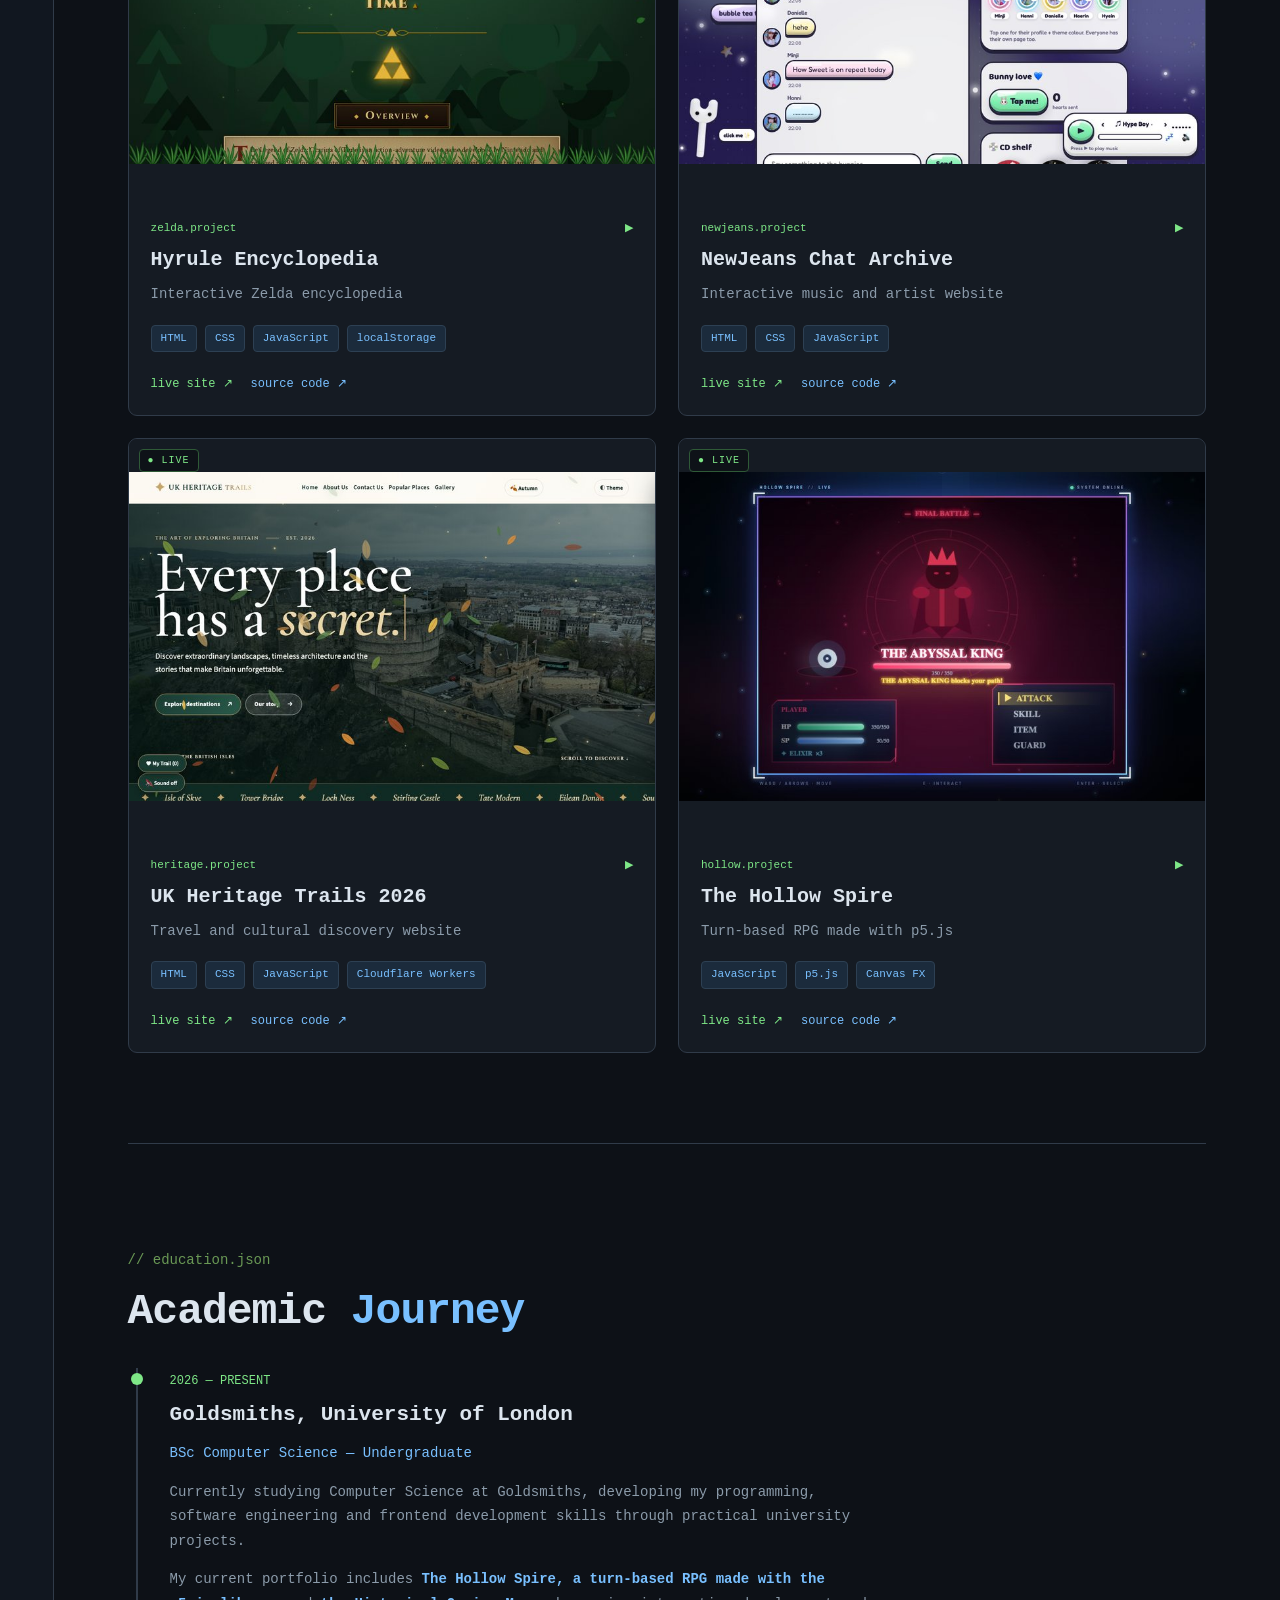
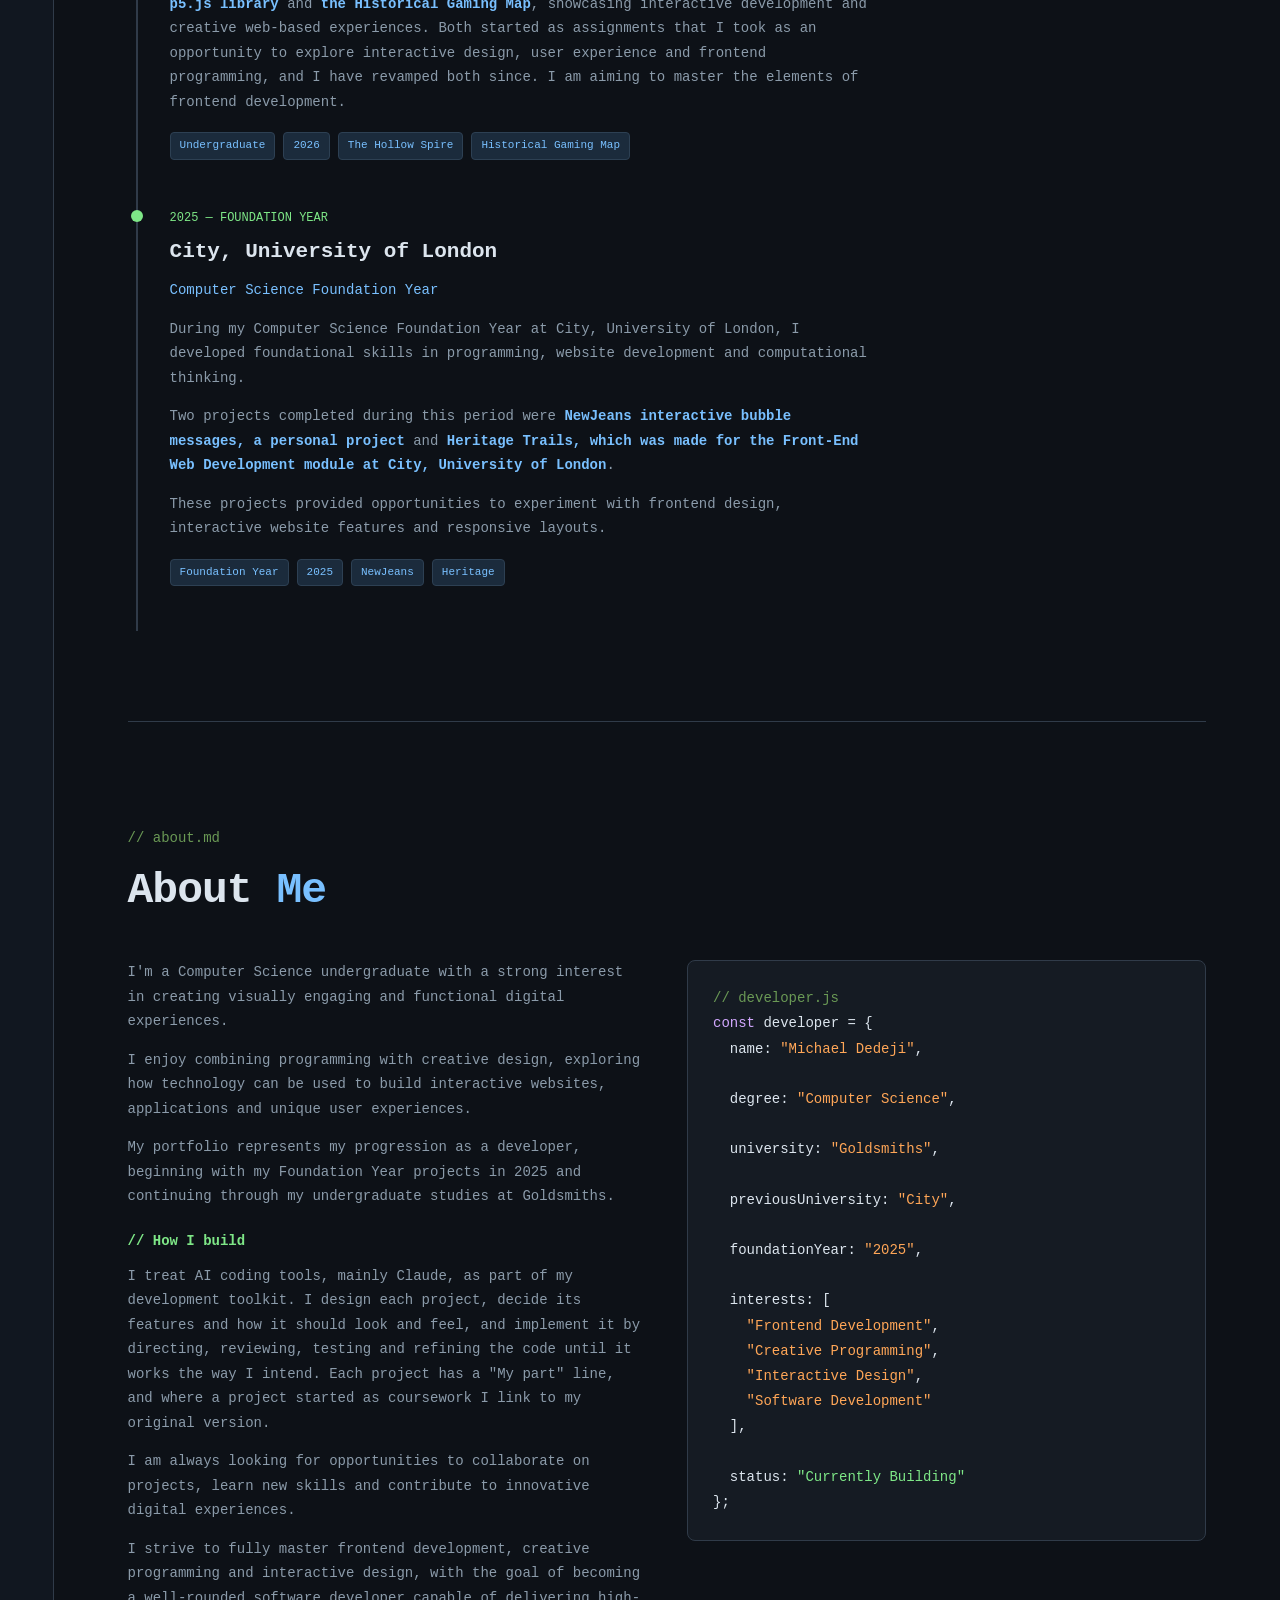
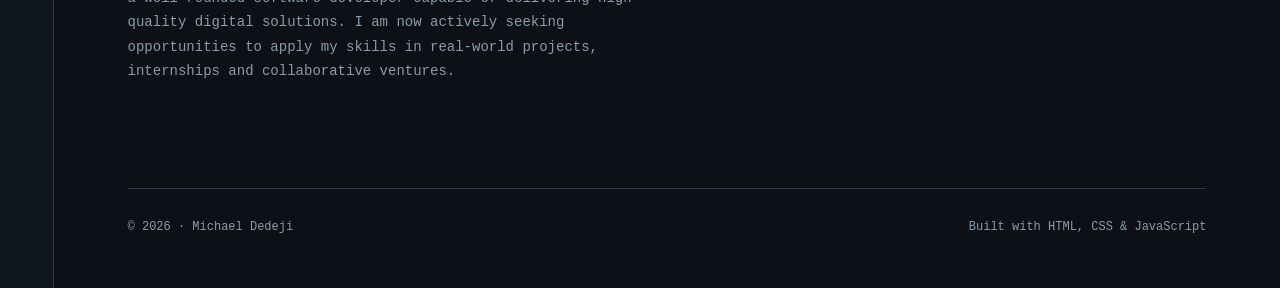
==== commit 16e55571: "Update screenshots: ashen-hollow persona" ====
--- a/index.html
+++ b/index.html
@@ -6,8 +6,8 @@
   <meta name="viewport" content="width=device-width, initial-scale=1.0">
   <meta name="description" content="Computer Science undergraduate portfolio featuring web development, interactive applications and university projects.">
   <title>Michael Dedeji | Developer Portfolio</title>
-  <link rel="stylesheet" href="style.css?v=202611271141">
-  <script src="script.js?v=202611271141" defer></script>
+  <link rel="stylesheet" href="style.css?v=202611280201">
+  <script src="script.js?v=202611280201" defer></script>
 </head>
 
 <body>
--- a/style.css
+++ b/style.css
@@ -1134,3 +1134,28 @@
     gap: 4px;
   }
 }
+
+/* Contact buttons */
+.contact-actions {
+  align-items: center;
+  display: flex;
+  flex-wrap: wrap;
+  gap: 12px;
+}
+
+.contact-actions .button {
+  font-family: inherit;
+  font-size: inherit;
+}
+
+.copy-status {
+  color: var(--green);
+  min-height: 1.75em;
+  margin-top: 14px;
+}
+
+button.button {
+  background: transparent;
+  color: var(--text);
+  line-height: inherit;
+}
